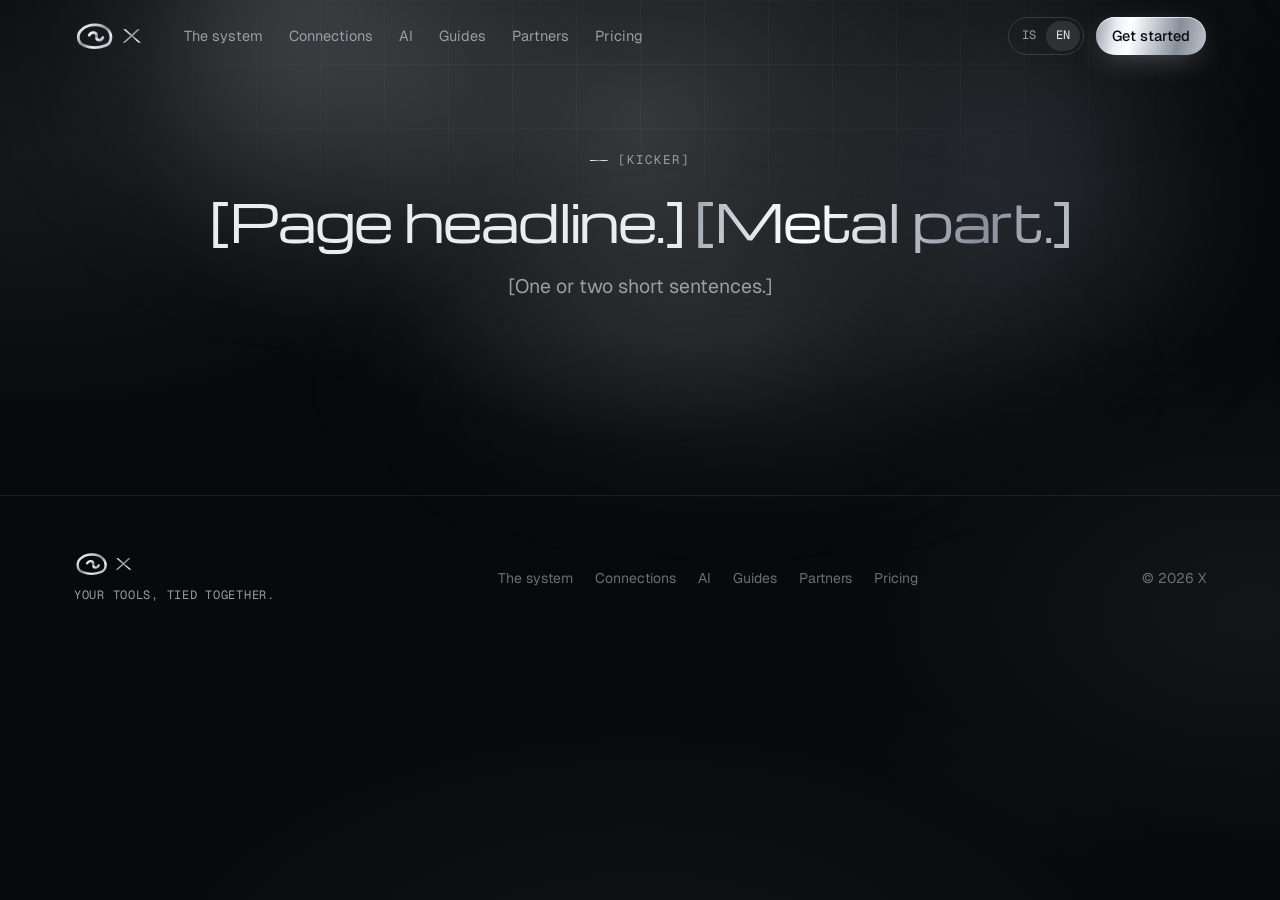
==== _snidmat.html @ cc4f742b "X: fyrsta útgáfa vefsins, sjö síður Co-Authored-By: Claude Opus 5.5 <noreply@anthropic.com>" ====
<!--
  SNIÐMÁT FYRIR SÍÐU Á x.is
  1. Afritaðu þessa skrá sem <síða>.html (kerfid, tengingar, gervigreind, leidbeiningar, samstarf, verd).
  2. Settu titil og lýsingu í data-titill-is/en og data-lysing-is/en á <html>, og sama íslenska textann í <title> og meta description.
  3. Settu aria-current="page" á tengil síðunnar í hausnum OG í fætinum.
  4. Síðustíll: assets/css/<síða>.css (tengill undir site.css). Síðuskrifta: assets/js/<síða>.js (script á eftir site.js, með defer).
  5. Allur sýnilegur texti á báðum málum: systkini með lang="is" og lang="en".
  6. Hausinn, táknin og fóturinn eru eins á öllum síðum. Breyttu þeim ekki á einni síðu.
  Þessi athugasemd má fara út á síðunum sjálfum.
-->
<!doctype html>
<html lang="is"
  data-titill-is="[Síða]: X"
  data-titill-en="[Page]: X"
  data-lysing-is="[Lýsing á íslensku, ein til tvær setningar.]"
  data-lysing-en="[Description in English, one or two sentences.]">
<head>
<meta charset="utf-8">
<meta name="viewport" content="width=device-width,initial-scale=1,viewport-fit=cover">
<title>[Síða]: X</title>
<meta name="description" content="[Lýsing á íslensku, ein til tvær setningar.]">
<meta name="theme-color" content="#08090a">
<meta name="robots" content="noindex">
<link rel="icon" href="assets/merki/favicon.svg" type="image/svg+xml">
<link rel="preconnect" href="https://fonts.googleapis.com">
<link rel="preconnect" href="https://fonts.gstatic.com" crossorigin>
<link rel="stylesheet" href="https://fonts.googleapis.com/css2?family=Geist:wght@400;500;600&family=Geist+Mono:wght@400;500&family=Michroma&display=swap">
<link rel="stylesheet" href="assets/css/site.css">
<!-- <link rel="stylesheet" href="assets/css/[síða].css"> -->
</head>
<body>

<!-- tákn: notuð með <svg><use href="#i-nafn"/></svg> -->
<svg width="0" height="0" style="position:absolute" aria-hidden="true">
  <defs>
    <symbol id="i-yfirlit" viewBox="0 0 24 24" fill="none" stroke="currentColor" stroke-width="1.7" stroke-linecap="round" stroke-linejoin="round"><rect x="3" y="3" width="7.5" height="9" rx="2"/><rect x="13.5" y="3" width="7.5" height="5" rx="2"/><rect x="13.5" y="11" width="7.5" height="10" rx="2"/><rect x="3" y="15" width="7.5" height="6" rx="2"/></symbol>
    <symbol id="i-folk" viewBox="0 0 24 24" fill="none" stroke="currentColor" stroke-width="1.7" stroke-linecap="round" stroke-linejoin="round"><circle cx="9" cy="8" r="3.5"/><path d="M2.5 20c.8-3.6 3.4-5.5 6.5-5.5s5.7 1.9 6.5 5.5"/><path d="M16 4.8a3.3 3.3 0 0 1 0 6.4M18 14.8c1.9.7 3.1 2.4 3.5 5.2"/></symbol>
    <symbol id="i-sala" viewBox="0 0 24 24" fill="none" stroke="currentColor" stroke-width="1.7" stroke-linecap="round" stroke-linejoin="round"><path d="M3 4h18l-7 8.5V19l-4 2v-8.5z"/></symbol>
    <symbol id="i-tilbod" viewBox="0 0 24 24" fill="none" stroke="currentColor" stroke-width="1.7" stroke-linecap="round" stroke-linejoin="round"><path d="M14 3H7a2 2 0 0 0-2 2v14a2 2 0 0 0 2 2h10a2 2 0 0 0 2-2V8z"/><path d="M14 3v5h5M9 13h6M9 17h4"/></symbol>
    <symbol id="i-verk" viewBox="0 0 24 24" fill="none" stroke="currentColor" stroke-width="1.7" stroke-linecap="round" stroke-linejoin="round"><rect x="3" y="3" width="18" height="18" rx="4"/><path d="m8 12.5 2.7 2.7L16.5 9"/></symbol>
    <symbol id="i-dagatal" viewBox="0 0 24 24" fill="none" stroke="currentColor" stroke-width="1.7" stroke-linecap="round" stroke-linejoin="round"><rect x="3" y="5" width="18" height="16" rx="3"/><path d="M3 10h18M8 3v4M16 3v4"/><circle cx="12" cy="15.5" r="1.2" fill="currentColor"/></symbol>
    <symbol id="i-postur" viewBox="0 0 24 24" fill="none" stroke="currentColor" stroke-width="1.7" stroke-linecap="round" stroke-linejoin="round"><rect x="3" y="5" width="18" height="14" rx="3"/><path d="m4 7 8 6 8-6"/></symbol>
    <symbol id="i-samfelag" viewBox="0 0 24 24" fill="none" stroke="currentColor" stroke-width="1.7" stroke-linecap="round" stroke-linejoin="round"><circle cx="6" cy="12" r="2.5"/><circle cx="18" cy="6" r="2.5"/><circle cx="18" cy="18" r="2.5"/><path d="m8.2 10.8 7.6-3.6M8.2 13.2l7.6 3.6"/></symbol>
    <symbol id="i-reikningur" viewBox="0 0 24 24" fill="none" stroke="currentColor" stroke-width="1.7" stroke-linecap="round" stroke-linejoin="round"><path d="M6 3h12v18l-3-2-3 2-3-2-3 2z"/><path d="M9 8h6M9 12h6M9 16h3"/></symbol>
    <symbol id="i-vorur" viewBox="0 0 24 24" fill="none" stroke="currentColor" stroke-width="1.7" stroke-linecap="round" stroke-linejoin="round"><path d="m12 3 8.5 4.5v9L12 21l-8.5-4.5v-9z"/><path d="M3.5 7.5 12 12l8.5-4.5M12 12v9"/></symbol>
    <symbol id="i-skjol" viewBox="0 0 24 24" fill="none" stroke="currentColor" stroke-width="1.7" stroke-linecap="round" stroke-linejoin="round"><path d="M3 7a2 2 0 0 1 2-2h4l2 2.5h8a2 2 0 0 1 2 2V18a2 2 0 0 1-2 2H5a2 2 0 0 1-2-2z"/></symbol>
    <symbol id="i-gatt" viewBox="0 0 24 24" fill="none" stroke="currentColor" stroke-width="1.7" stroke-linecap="round" stroke-linejoin="round"><rect x="3" y="3" width="18" height="18" rx="4"/><circle cx="12" cy="10" r="3"/><path d="M6.5 19c1.2-2.5 3.1-3.7 5.5-3.7s4.3 1.2 5.5 3.7"/></symbol>
    <symbol id="i-sjalfvirkni" viewBox="0 0 24 24" fill="none" stroke="currentColor" stroke-width="1.7" stroke-linecap="round" stroke-linejoin="round"><path d="M13 2 4.5 13.5H12L11 22l8.5-11.5H12z"/></symbol>
    <symbol id="i-heili" viewBox="8 7 103 70" fill="none" stroke="currentColor" stroke-width="8" stroke-linecap="round" stroke-linejoin="round"><path d="M34 66 C16 60 13 36 30 24 C44 12 74 10 90 24 C104 36 104 60 86 66 C70 72 50 72 34 66 Z"/><path d="M46 40 C52 30 66 32 64 44 C62 54 76 56 80 46"/></symbol>
    <symbol id="i-skyrsla" viewBox="0 0 24 24" fill="none" stroke="currentColor" stroke-width="1.7" stroke-linecap="round" stroke-linejoin="round"><path d="M4 20V10M10 20V4M16 20v-7M22 20H2"/></symbol>
    <symbol id="i-tengi" viewBox="0 0 24 24" fill="none" stroke="currentColor" stroke-width="1.7" stroke-linecap="round" stroke-linejoin="round"><path d="M9 3v5M15 3v5M6 8h12v3a6 6 0 0 1-12 0zM12 17v4"/></symbol>
    <symbol id="i-bok" viewBox="0 0 24 24" fill="none" stroke="currentColor" stroke-width="1.7" stroke-linecap="round" stroke-linejoin="round"><path d="M4 5a2 2 0 0 1 2-2h13v15H6a2 2 0 0 0-2 2z"/><path d="M4 20a2 2 0 0 0 2 2h13v-4"/></symbol>
    <symbol id="i-lykill" viewBox="0 0 24 24" fill="none" stroke="currentColor" stroke-width="1.7" stroke-linecap="round" stroke-linejoin="round"><circle cx="8" cy="15" r="4.5"/><path d="m11.5 11.5 9-9M17 6l3 3M14.5 8.5l2 2"/></symbol>
    <symbol id="i-skjoldur" viewBox="0 0 24 24" fill="none" stroke="currentColor" stroke-width="1.7" stroke-linecap="round" stroke-linejoin="round"><path d="M12 3 4.5 6v5.5c0 4.6 3.1 8.2 7.5 9.5 4.4-1.3 7.5-4.9 7.5-9.5V6z"/><path d="m9 12 2.2 2.2L15.5 10"/></symbol>
    <symbol id="i-hnottur" viewBox="0 0 24 24" fill="none" stroke="currentColor" stroke-width="1.7" stroke-linecap="round" stroke-linejoin="round"><circle cx="12" cy="12" r="9"/><path d="M3 12h18M12 3c2.5 2.6 3.7 5.6 3.7 9s-1.2 6.4-3.7 9c-2.5-2.6-3.7-5.6-3.7-9S9.5 5.6 12 3z"/></symbol>
    <symbol id="i-nidur" viewBox="0 0 24 24" fill="none" stroke="currentColor" stroke-width="1.7" stroke-linecap="round" stroke-linejoin="round"><path d="M12 3v12M7 10l5 5 5-5M4 20h16"/></symbol>
    <symbol id="i-lag" viewBox="0 0 24 24" fill="none" stroke="currentColor" stroke-width="1.7" stroke-linecap="round" stroke-linejoin="round"><path d="m12 3 9 5-9 5-9-5z"/><path d="m3 13 9 5 9-5"/></symbol>
    <symbol id="i-hond" viewBox="0 0 24 24" fill="none" stroke="currentColor" stroke-width="1.7" stroke-linecap="round" stroke-linejoin="round"><path d="M12 21a9 9 0 1 0 0-18 9 9 0 0 0 0 18z"/><path d="M12 7v5l3 2"/></symbol>
    <symbol id="i-hak" viewBox="0 0 24 24" fill="none" stroke="currentColor" stroke-width="2" stroke-linecap="round" stroke-linejoin="round"><path d="m5 12.5 4.5 4.5L19 7.5"/></symbol>
    <symbol id="i-or" viewBox="0 0 24 24" fill="none" stroke="currentColor" stroke-width="1.8" stroke-linecap="round" stroke-linejoin="round"><path d="M5 12h14M13 6l6 6-6 6"/></symbol>
    <symbol id="i-pensill" viewBox="0 0 24 24" fill="none" stroke="currentColor" stroke-width="1.7" stroke-linecap="round" stroke-linejoin="round"><circle cx="12" cy="12" r="9"/><circle cx="8" cy="10" r="1.3" fill="currentColor"/><circle cx="12" cy="7.5" r="1.3" fill="currentColor"/><circle cx="16" cy="10" r="1.3" fill="currentColor"/><path d="M12 21c-1.5 0-2-1-2-2s1-2 2.5-2H15a3 3 0 0 0 3-3"/></symbol>
    <symbol id="i-x" viewBox="0 0 24 24" fill="none" stroke="currentColor" stroke-width="1.9" stroke-linecap="round" stroke-linejoin="round"><path d="M7 7l10 10M17 7 7 17"/></symbol>
    <symbol id="i-greidsla" viewBox="0 0 24 24" fill="none" stroke="currentColor" stroke-width="1.7" stroke-linecap="round" stroke-linejoin="round"><rect x="2.5" y="5" width="19" height="14" rx="3"/><path d="M2.5 10h19M6 15h4"/></symbol>
    <symbol id="i-verslun" viewBox="0 0 24 24" fill="none" stroke="currentColor" stroke-width="1.7" stroke-linecap="round" stroke-linejoin="round"><path d="M5 8h14l-1.2 11.2a2 2 0 0 1-2 1.8H8.2a2 2 0 0 1-2-1.8z"/><path d="M9 8V6.5a3 3 0 0 1 6 0V8"/></symbol>
    <symbol id="i-skipti" viewBox="0 0 24 24" fill="none" stroke="currentColor" stroke-width="1.7" stroke-linecap="round" stroke-linejoin="round"><path d="M4 8h15M15 4l4 4-4 4M20 16H5M9 12l-4 4 4 4"/></symbol>
    <symbol id="i-spjall" viewBox="0 0 24 24" fill="none" stroke="currentColor" stroke-width="1.7" stroke-linecap="round" stroke-linejoin="round"><path d="M4 5h16v11H9l-5 4z"/><path d="M8 10h8M8 13h5"/></symbol>
  </defs>
</svg>

<a class="skip" href="#efni"><span lang="is">Fara í efni</span><span lang="en">Skip to content</span></a>

<!-- ============ HAUS: eins á öllum síðum. aria-current="page" á tengil síðunnar sem er opin ============ -->
<header class="nav">
  <div class="wrap nav__in">
    <a href="index.html" class="brand"><img class="brand__logo" src="assets/merki/x-logo-malmur.svg" alt="X" width="70" height="28"></a>
    <nav class="nav__links" id="valmynd" aria-label="Valmynd / Menu">
      <a href="kerfid.html"><span lang="is">Kerfið</span><span lang="en">The system</span></a>
      <a href="tengingar.html"><span lang="is">Tengingar</span><span lang="en">Connections</span></a>
      <a href="gervigreind.html"><span lang="is">Gervigreind</span><span lang="en">AI</span></a>
      <a href="leidbeiningar.html"><span lang="is">Leiðbeiningar</span><span lang="en">Guides</span></a>
      <a href="samstarf.html"><span lang="is">Samstarf</span><span lang="en">Partners</span></a>
      <a href="verd.html"><span lang="is">Verð</span><span lang="en">Pricing</span></a>
    </nav>
    <div class="nav__right">
      <div class="lang" role="group" aria-label="Tungumál / Language">
        <button type="button" data-mal="is" aria-pressed="true">IS</button>
        <button type="button" data-mal="en" aria-pressed="false">EN</button>
      </div>
      <a class="btn btn--metal btn--sm nav__cta" href="verd.html"><span lang="is">Byrja</span><span lang="en">Get started</span></a>
      <button class="nav__menu" type="button" aria-expanded="false" aria-controls="valmynd" aria-label="Valmynd / Menu"><svg viewBox="0 0 24 24" fill="none" stroke="currentColor" stroke-width="1.8" stroke-linecap="round"><path d="M4 7h16M4 12h16M4 17h16"/></svg></button>
    </div>
  </div>
</header>

<!-- ============ EFNI ============
     Hetja undirsíðu: .hero.hero--page. Minni en forsíðan, sama flæði í bakgrunni (.hero__fx).
     Kicker, ein h1 á hvoru máli, lead á hvoru máli. Valfrjálst: .hero__cta með hnöppum.
     Á eftir hetjunni koma kaflar: <section class="sec"><div class="wrap"> ... </div></section>
     Sjá SIDUR.md fyrir klasa, stöðumerki og reglur. -->
<main id="efni" tabindex="-1">

<section class="hero hero--page">
  <div class="hero__fx" aria-hidden="true"><i class="b1"></i><i class="b2"></i><i class="b3"></i><span class="spot"></span></div>
  <div class="wrap">
    <div class="hero__in">
      <p class="kicker"><span lang="is">[Yfirskrift]</span><span lang="en">[Kicker]</span></p>
      <h1 lang="is">[Fyrirsögn síðunnar.] <span class="metal">[Málmhluti.]</span></h1>
      <h1 lang="en">[Page headline.] <span class="metal">[Metal part.]</span></h1>
      <p class="lead" lang="is">[Ein til tvær stuttar setningar.]</p>
      <p class="lead" lang="en">[One or two short sentences.]</p>
    </div>
  </div>
</section>

<!-- Dæmi um kafla (eyða eða afrita):
<section class="sec" id="kafli">
  <div class="wrap">
    <div class="sec__head rv">
      <p class="kicker"><span lang="is">...</span><span lang="en">...</span></p>
      <h2 lang="is">... <span class="metal">...</span></h2>
      <h2 lang="en">... <span class="metal">...</span></h2>
      <p class="lead" lang="is">...</p>
      <p class="lead" lang="en">...</p>
    </div>
  </div>
</section>
-->

</main>

<!-- ============ FÓTUR: eins á öllum síðum ============ -->
<footer class="foot">
  <div class="wrap foot__in">
    <div class="foot__brand">
      <a href="index.html" class="brand"><img class="brand__logo" src="assets/merki/x-logo-malmur.svg" alt="X" width="60" height="24"></a>
      <span class="foot__line" lang="is">Þín verkfæri, tengd saman.</span><span class="foot__line" lang="en">Your tools, tied together.</span>
    </div>
    <nav class="foot__links" aria-label="Síður / Pages">
      <a href="kerfid.html"><span lang="is">Kerfið</span><span lang="en">The system</span></a>
      <a href="tengingar.html"><span lang="is">Tengingar</span><span lang="en">Connections</span></a>
      <a href="gervigreind.html"><span lang="is">Gervigreind</span><span lang="en">AI</span></a>
      <a href="leidbeiningar.html"><span lang="is">Leiðbeiningar</span><span lang="en">Guides</span></a>
      <a href="samstarf.html"><span lang="is">Samstarf</span><span lang="en">Partners</span></a>
      <a href="verd.html"><span lang="is">Verð</span><span lang="en">Pricing</span></a>
    </nav>
    <p class="foot__copy">© <span data-ar>2026</span> X</p>
  </div>
</footer>

<script src="assets/js/site.js" defer></script>
<!-- <script src="assets/js/[síða].js" defer></script> -->
</body>
</html>
---- assets/css/site.css ----
/* X: svart og málmur. Sameiginlegt fyrir allar síður. Sérstíll síðu fer í assets/css/<síða>.css */
:root{
  --bg:#08090a;
  --bg-2:#0d0e10;
  --surface:#121316;
  --surface-2:#191a1e;
  --line:rgba(255,255,255,.08);
  --line-2:rgba(255,255,255,.14);
  --text:#ececee;
  --muted:#9b9da4;
  --dim:#6c6e75;
  --ok:#5fd39a;
  --warn:#f0b65a;
  --metal:linear-gradient(135deg,#ffffff 0%,#c9ced6 28%,#868e99 50%,#eceff3 72%,#9aa2ad 100%);
  --metal-soft:linear-gradient(180deg,rgba(255,255,255,.16),rgba(255,255,255,.04));
  --radius:16px;
  --wrap:1180px;
  --sans:"Geist",ui-sans-serif,system-ui,-apple-system,"Segoe UI",sans-serif;
  --mono:"Geist Mono",ui-monospace,SFMono-Regular,Menlo,monospace;
  color-scheme:dark;
}
*,*::before,*::after{box-sizing:border-box}
html{scroll-behavior:smooth;-webkit-text-size-adjust:100%}
body{margin:0;background:var(--bg);color:var(--text);font-family:var(--sans);font-size:17px;line-height:1.6;-webkit-font-smoothing:antialiased;overflow-x:hidden}
img,svg{display:block;max-width:100%}
a{color:inherit;text-decoration:none}
button{font:inherit;color:inherit}
:focus-visible{outline:2px solid #c9ced6;outline-offset:3px;border-radius:6px}

/* tungumál: bæði málin eru í HTML, annað er falið */
html[lang="is"] body [lang="en"],html[lang="en"] body [lang="is"]{display:none!important}

.wrap{width:100%;max-width:var(--wrap);margin:0 auto;padding:0 24px}
@media (max-width:600px){.wrap{padding:0 16px}}

.metal{background:var(--metal);-webkit-background-clip:text;background-clip:text;color:transparent;padding-right:.06em;margin-right:-.06em}
.kicker{display:inline-flex;align-items:center;gap:10px;font-family:var(--mono);font-size:12.5px;letter-spacing:.08em;text-transform:uppercase;color:var(--muted)}
.kicker::before{content:"";width:18px;height:1px;background:var(--metal)}
h1,h2,h3{margin:0;font-weight:600;letter-spacing:-.025em;line-height:1.08}
h2{font-size:clamp(32px,4.4vw,52px)}
h3{font-size:19px;letter-spacing:-.01em;line-height:1.3}
p{margin:0}
.lead{color:var(--muted);font-size:clamp(17px,1.6vw,19.5px);max-width:640px}
.sec{padding:120px 0;position:relative}
.sec__head{display:grid;gap:18px;margin-bottom:56px;max-width:760px}
.sec__head--mid{margin-left:auto;margin-right:auto;text-align:center;justify-items:center}
@media (max-width:700px){.sec{padding:80px 0}.sec__head{margin-bottom:40px}}

/* hnappar */
.btn{display:inline-flex;align-items:center;justify-content:center;gap:8px;height:48px;padding:0 22px;border-radius:999px;font-weight:500;font-size:15.5px;border:0;cursor:pointer;transition:transform .2s,box-shadow .2s,background .2s;white-space:nowrap}
.btn--metal{background:var(--metal);color:#0a0b0d;box-shadow:inset 0 1px 0 rgba(255,255,255,.7),0 8px 30px -10px rgba(200,206,214,.5)}
.btn--metal:hover{transform:translateY(-1px);box-shadow:inset 0 1px 0 rgba(255,255,255,.7),0 14px 40px -12px rgba(200,206,214,.65)}
.btn--ghost{background:rgba(255,255,255,.04);border:1px solid var(--line-2);color:var(--text)}
.btn--ghost:hover{background:rgba(255,255,255,.08)}
.btn--sm{height:38px;padding:0 16px;font-size:14.5px}
.btn svg{width:16px;height:16px}

/* rammi með málmbrún */
.edge{position:relative;background:var(--surface);border-radius:var(--radius)}
.edge::before{content:"";position:absolute;inset:0;border-radius:inherit;padding:1px;background:linear-gradient(160deg,rgba(255,255,255,.28),rgba(255,255,255,.05) 40%,rgba(255,255,255,.02) 60%,rgba(255,255,255,.18));-webkit-mask:linear-gradient(#000 0 0) content-box,linear-gradient(#000 0 0);-webkit-mask-composite:xor;mask-composite:exclude;pointer-events:none}

/* ---------- haus ---------- */
.nav{position:fixed;inset:0 0 auto;z-index:50;transition:background .3s,border-color .3s;border-bottom:1px solid transparent}
.nav.is-scrolled{background:rgba(8,9,10,.78);backdrop-filter:blur(16px) saturate(1.4);-webkit-backdrop-filter:blur(16px) saturate(1.4);border-bottom-color:var(--line)}
.nav__in{display:flex;align-items:center;gap:28px;height:72px}
.brand{display:flex;align-items:center;gap:10px;font-weight:600;font-size:19px;letter-spacing:-.02em}
.brand img{width:34px;height:auto}
.nav__links{display:flex;gap:26px;margin-left:12px;font-size:14.5px;color:var(--muted)}
.nav__links a:hover{color:var(--text)}
.nav__right{margin-left:auto;display:flex;align-items:center;gap:12px}
.lang{display:flex;border:1px solid var(--line-2);border-radius:999px;padding:3px;font-family:var(--mono);font-size:12px}
.lang button{background:none;border:0;padding:5px 10px;border-radius:999px;cursor:pointer;color:var(--muted)}
.lang button[aria-pressed="true"]{background:rgba(255,255,255,.1);color:var(--text)}
.nav__menu{display:none;background:none;border:1px solid var(--line-2);border-radius:10px;width:40px;height:40px;cursor:pointer}
.nav__menu svg{width:18px;height:18px;margin:auto}
@media (max-width:960px){
  .nav__links{display:none}
  .nav__menu{display:flex}
  .nav.is-open{background:rgba(8,9,10,.96);backdrop-filter:blur(16px)}
  .nav.is-open .nav__links{display:flex;position:absolute;top:72px;left:0;right:0;flex-direction:column;gap:0;margin:0;padding:8px 16px 20px;background:#08090a;border-bottom:1px solid var(--line)}
  .nav.is-open .nav__links a{padding:14px 4px;border-bottom:1px solid var(--line);font-size:16px;color:var(--text)}
}
@media (max-width:520px){.nav__cta{display:none}}

/* ---------- hetja ---------- */
.hero{padding:168px 0 100px;position:relative;overflow:hidden}
.hero::before{content:"";position:absolute;left:50%;top:-340px;width:1400px;height:900px;transform:translateX(-50%);background:radial-gradient(closest-side,rgba(190,198,210,.16),rgba(190,198,210,.04) 55%,transparent 75%);pointer-events:none}
.hero::after{content:"";position:absolute;inset:0;background-image:linear-gradient(rgba(255,255,255,.035) 1px,transparent 1px),linear-gradient(90deg,rgba(255,255,255,.035) 1px,transparent 1px);background-size:64px 64px;-webkit-mask:radial-gradient(ellipse 70% 55% at 50% 20%,#000 20%,transparent 75%);mask:radial-gradient(ellipse 70% 55% at 50% 20%,#000 20%,transparent 75%);pointer-events:none}
.hero__in{position:relative;z-index:1;display:grid;justify-items:center;text-align:center;gap:26px}
.hero__mark{width:92px;filter:drop-shadow(0 10px 30px rgba(200,206,214,.25))}
.hero h1{font-size:clamp(44px,7.4vw,92px);letter-spacing:-.045em;max-width:980px}
.hero .lead{max-width:680px}
.hero__cta{display:flex;gap:12px;flex-wrap:wrap;justify-content:center;margin-top:6px}
.hero__note{font-size:13.5px;color:var(--dim);display:flex;gap:18px;flex-wrap:wrap;justify-content:center}
.hero__note span{display:inline-flex;align-items:center;gap:7px}
.hero__note svg{width:14px;height:14px;color:var(--muted)}

/* skjámynd af kerfinu */
.shot{margin-top:72px;position:relative;z-index:1}
.shot__glow{position:absolute;inset:8% 10% -6%;background:radial-gradient(closest-side,rgba(200,206,214,.18),transparent);filter:blur(30px);pointer-events:none}
.app{position:relative;border-radius:20px;overflow:hidden;background:#0e0f12;box-shadow:0 40px 120px -40px rgba(0,0,0,.9),0 0 0 1px rgba(255,255,255,.1);text-align:left;font-size:13.5px;line-height:1.45}
.app__bar{display:flex;align-items:center;gap:8px;height:40px;padding:0 16px;border-bottom:1px solid var(--line);background:#0b0c0e}
.app__bar i{width:11px;height:11px;border-radius:50%;background:#2a2c31}
.app__url{margin:0 auto;font-family:var(--mono);font-size:12px;color:var(--dim);background:#141519;border:1px solid var(--line);border-radius:8px;padding:3px 14px}
.app__body{display:grid;grid-template-columns:210px 1fr 300px;min-height:520px}
.app__side{border-right:1px solid var(--line);padding:16px 10px;display:flex;flex-direction:column;gap:2px;background:#0c0d10}
.app__co{display:flex;align-items:center;gap:9px;padding:6px 8px 14px;font-weight:600;font-size:14px}
.app__co b{width:26px;height:26px;border-radius:8px;background:var(--metal);display:grid;place-items:center;color:#111;font-size:12px}
.app__nav{display:flex;align-items:center;gap:10px;padding:7px 9px;border-radius:8px;color:var(--muted)}
.app__nav svg{width:16px;height:16px;flex:none}
.app__nav.on{background:rgba(255,255,255,.07);color:var(--text)}
.app__nav em{margin-left:auto;font-style:normal;font-family:var(--mono);font-size:11px;background:rgba(255,255,255,.08);border-radius:6px;padding:0 6px}
.app__main{padding:22px 24px;display:flex;flex-direction:column;gap:18px}
.app__hi{font-size:20px;font-weight:600;letter-spacing:-.02em}
.app__date{color:var(--dim);font-size:12.5px;margin-top:2px}
.app__stats{display:grid;grid-template-columns:repeat(3,1fr);gap:12px}
.stat{background:#131418;border:1px solid var(--line);border-radius:12px;padding:12px 14px}
.stat small{color:var(--dim);font-size:12px}
.stat b{display:block;font-size:24px;font-weight:600;letter-spacing:-.02em;margin-top:2px}
.app__list{background:#131418;border:1px solid var(--line);border-radius:12px}
.app__list h4{margin:0;font-size:12.5px;font-weight:500;color:var(--muted);padding:11px 14px;border-bottom:1px solid var(--line)}
.row{display:flex;align-items:center;gap:12px;padding:10px 14px;border-bottom:1px solid var(--line)}
.row:last-child{border-bottom:0}
.row .tick{width:16px;height:16px;border-radius:5px;border:1.5px solid #3a3c42;flex:none}
.row .tick.done{background:var(--metal);border:0}
.row > span:not(.tag){flex:1;min-width:0;white-space:nowrap;overflow:hidden;text-overflow:ellipsis}
.row small{color:var(--dim);font-family:var(--mono);font-size:11px}
.tag{font-family:var(--mono);font-size:10.5px;padding:2px 7px;border-radius:6px;background:rgba(255,255,255,.07);color:var(--muted);white-space:nowrap}
.tag--ok{color:var(--ok);background:rgba(95,211,154,.1)}
.tag--warn{color:var(--warn);background:rgba(240,182,90,.1)}
.app__ai{border-left:1px solid var(--line);padding:18px;display:flex;flex-direction:column;gap:12px;background:linear-gradient(180deg,#101114,#0c0d10)}
.app__aihead{display:flex;align-items:center;gap:9px;font-weight:600;font-size:13.5px}
.app__aihead img{width:24px}
.app__aihead small{margin-left:auto;font-weight:400;color:var(--dim);font-family:var(--mono);font-size:11px}
.msg{background:#16171b;border:1px solid var(--line);border-radius:12px;padding:11px 12px;color:#d6d7db}
.msg--me{background:rgba(255,255,255,.06);border-color:transparent;align-self:flex-end;max-width:88%}
.msg__act{display:flex;gap:6px;margin-top:10px}
.msg__act button{font-size:12px;border-radius:8px;padding:5px 10px;border:1px solid var(--line-2);background:transparent;cursor:default}
.msg__act button:first-child{background:var(--metal);color:#111;border:0;font-weight:500}
.app__input{margin-top:auto;border:1px solid var(--line-2);border-radius:12px;padding:10px 12px;color:var(--dim);font-size:12.5px;display:flex;justify-content:space-between}
@media (max-width:1060px){.app__body{grid-template-columns:190px 1fr}.app__ai{display:none}}
@media (max-width:720px){.app__body{grid-template-columns:minmax(0,1fr);min-height:0}.app__main{min-width:0}.app__side{display:none}.app__stats{grid-template-columns:repeat(3,minmax(0,1fr));gap:8px}.stat b{font-size:20px}.app__main{padding:16px}.shot{margin-top:48px}}

/* ---------- einingar ---------- */
.mods{display:grid;grid-template-columns:repeat(4,1fr);gap:14px}
.mod{padding:22px;display:flex;flex-direction:column;gap:10px;transition:transform .25s,background .25s}
.mod:hover{transform:translateY(-3px);background:var(--surface-2)}
.mod__ic{width:40px;height:40px;border-radius:11px;display:grid;place-items:center;background:linear-gradient(160deg,rgba(255,255,255,.12),rgba(255,255,255,.02));border:1px solid var(--line-2);margin-bottom:6px}
.mod__ic svg{width:19px;height:19px;color:#dfe2e7}
.mod p{color:var(--muted);font-size:14.5px;line-height:1.5}
.mod .tag{align-self:flex-start;margin-top:auto}
@media (max-width:1060px){.mods{grid-template-columns:repeat(3,1fr)}}
@media (max-width:760px){.mods{grid-template-columns:repeat(2,1fr)}}
@media (max-width:480px){.mods{grid-template-columns:1fr}}

/* ---------- þrjú skref ---------- */
.steps{display:grid;grid-template-columns:repeat(3,1fr);gap:14px;counter-reset:s}
.step{padding:30px 26px;display:flex;flex-direction:column;gap:12px}
.step__n{font-family:var(--mono);font-size:13px;color:var(--dim)}
.step__n b{font-weight:500;background:var(--metal);-webkit-background-clip:text;background-clip:text;color:transparent;font-size:15px}
.step p{color:var(--muted);font-size:15.5px}
@media (max-width:860px){.steps{grid-template-columns:1fr}}

/* ---------- gervigreind ---------- */
.ai{display:grid;grid-template-columns:1fr 1fr;gap:56px;align-items:center}
.ai__pts{display:grid;gap:12px;margin-top:34px}
.pt{display:grid;grid-template-columns:40px 1fr;gap:14px;padding:16px 18px}
.pt .mod__ic{margin:0;width:38px;height:38px}
.pt h3{font-size:16.5px;display:flex;gap:10px;align-items:center;flex-wrap:wrap}
.pt p{color:var(--muted);font-size:14.5px;margin-top:3px}
.chat{padding:22px;display:flex;flex-direction:column;gap:12px;font-size:14.5px}
.chat__top{display:flex;align-items:center;gap:10px;padding-bottom:12px;border-bottom:1px solid var(--line)}
.chat__top img{width:26px}
.seg{margin-left:auto;display:flex;border:1px solid var(--line-2);border-radius:999px;padding:3px;font-size:12px;font-family:var(--mono)}
.seg span{padding:4px 10px;border-radius:999px;color:var(--muted)}
.seg span.on{background:rgba(255,255,255,.1);color:var(--text)}
.chat .msg{font-size:14px}
.draft{border:1px dashed var(--line-2);border-radius:10px;padding:10px 12px;margin-top:8px;color:var(--muted);font-size:13.5px}
@media (max-width:960px){.ai{grid-template-columns:1fr;gap:40px}}

/* ---------- tengingar ---------- */
.conn{display:grid;grid-template-columns:repeat(4,1fr);gap:14px}
.conn__g{padding:22px}
.conn__g h3{font-size:13px;font-family:var(--mono);font-weight:400;letter-spacing:.06em;text-transform:uppercase;color:var(--muted);margin-bottom:14px}
.chips{display:flex;flex-wrap:wrap;gap:8px}
.chip{display:inline-flex;align-items:center;gap:7px;padding:7px 12px;border-radius:999px;background:rgba(255,255,255,.05);border:1px solid var(--line);font-size:14px}
.chip::before{content:"";width:6px;height:6px;border-radius:50%;background:var(--ok);box-shadow:0 0 8px rgba(95,211,154,.6)}
.chip.soon{color:var(--muted)}
.chip.soon::before{background:#4a4c52;box-shadow:none}
.conn__legend{display:flex;gap:20px;margin-top:22px;font-size:13px;color:var(--dim);flex-wrap:wrap}
.conn__legend span{display:inline-flex;align-items:center;gap:8px}
.conn__legend i{width:6px;height:6px;border-radius:50%;background:var(--ok)}
.conn__legend i.s{background:#4a4c52}
@media (max-width:1060px){.conn{grid-template-columns:repeat(2,1fr)}}
@media (max-width:560px){.conn{grid-template-columns:1fr}}

/* ---------- leiðbeiningar ---------- */
.guides{display:grid;grid-template-columns:repeat(3,1fr);gap:14px}
.guide{padding:24px;display:flex;flex-direction:column;gap:10px;min-height:190px}
.guide p{color:var(--muted);font-size:14.5px}
.guide__meta{margin-top:auto;display:flex;justify-content:space-between;align-items:center;font-family:var(--mono);font-size:12px;color:var(--dim)}
@media (max-width:960px){.guides{grid-template-columns:repeat(2,1fr)}}
@media (max-width:600px){.guides{grid-template-columns:1fr}}

/* ---------- þitt merki ---------- */
.wl{display:grid;grid-template-columns:1fr 1.15fr;gap:56px;align-items:center}
.wl__list{list-style:none;margin:28px 0 0;padding:0;display:grid;gap:12px}
.wl__list li{display:flex;gap:12px;color:var(--muted)}
.wl__list svg{width:18px;height:18px;flex:none;margin-top:4px;color:#dfe2e7}
.wl__list b{color:var(--text);font-weight:500}
.brands{display:grid;grid-template-columns:repeat(3,1fr);gap:12px}
.bcard{border-radius:14px;overflow:hidden;background:#fff;color:#16181d;box-shadow:0 20px 60px -30px rgba(0,0,0,.9);font-size:12px}
.bcard__top{height:34px;display:flex;align-items:center;gap:7px;padding:0 10px;color:#fff;font-weight:600}
.bcard__top i{width:16px;height:16px;border-radius:5px;background:rgba(255,255,255,.9)}
.bcard__b{padding:12px 10px;display:grid;gap:7px}
.bcard__b div{height:8px;border-radius:4px;background:#e8eaee}
.bcard__b div:nth-child(2){width:70%}
.bcard__b div:nth-child(3){width:85%}
.bcard__btn{height:22px;border-radius:6px;margin-top:4px}
.bcard small{display:block;padding:0 10px 10px;color:#6b7080}
@media (max-width:960px){.wl{grid-template-columns:1fr;gap:40px}}

/* ---------- verð ---------- */
.tiers{display:grid;grid-template-columns:repeat(3,1fr);gap:14px;align-items:stretch}
.tier{padding:30px 26px;display:flex;flex-direction:column;gap:18px}
.tier--hot{background:radial-gradient(120% 70% at 50% 0%,rgba(200,206,214,.14),transparent 60%),var(--surface-2)}
.tier--hot::before{background:var(--metal)!important;opacity:.9}
.tier__badge{position:absolute;top:-12px;left:26px;font-family:var(--mono);font-size:11px;letter-spacing:.06em;text-transform:uppercase;background:var(--metal);color:#0b0c0e;border-radius:999px;padding:4px 10px}
.tier h3{font-size:22px}
.tier__for{color:var(--muted);font-size:14.5px;margin-top:-10px}
.price{display:flex;align-items:baseline;gap:8px;flex-wrap:wrap}
.price b{font-size:40px;font-weight:600;letter-spacing:-.03em}
.price small{color:var(--dim);font-size:13.5px}
.price b[data-verd]{color:var(--dim)}
.tier ul{list-style:none;margin:0;padding:0;display:grid;gap:10px;font-size:15px}
.tier li{display:flex;gap:10px}
.tier li svg{width:16px;height:16px;flex:none;margin-top:5px;color:#dfe2e7}
.tier .btn{margin-top:auto;width:100%}
.tiers__note{margin-top:22px;text-align:center;font-size:13.5px;color:var(--dim)}
@media (max-width:960px){.tiers{grid-template-columns:1fr;max-width:520px;margin:0 auto}}

/* ---------- traust ---------- */
.trust{display:grid;grid-template-columns:repeat(3,1fr);gap:14px}
.trust .pt{grid-template-columns:1fr;gap:12px;padding:24px;align-content:start}
@media (max-width:960px){.trust{grid-template-columns:repeat(2,1fr)}}
@media (max-width:560px){.trust{grid-template-columns:1fr}}

/* ---------- spurningar ---------- */
.faq{max-width:820px;margin:0 auto;display:grid;gap:10px}
.faq details{padding:0 22px;border-radius:14px;background:var(--surface);border:1px solid var(--line)}
.faq summary{list-style:none;cursor:pointer;padding:20px 0;font-weight:500;display:flex;justify-content:space-between;gap:16px}
.faq summary::-webkit-details-marker{display:none}
.faq summary::after{content:"+";font-family:var(--mono);color:var(--muted);transition:transform .2s}
.faq details[open] summary::after{transform:rotate(45deg)}
.faq details p{color:var(--muted);padding-bottom:20px;font-size:15.5px}

/* ---------- lokakall ---------- */
.final{text-align:center;padding:110px 24px;overflow:hidden;display:grid;justify-items:center;gap:22px;background:radial-gradient(80% 120% at 50% 0%,rgba(200,206,214,.14),transparent 60%),var(--surface)}
.final img{width:76px}
.final h2{max-width:720px}
.final .hero__cta{margin-top:8px}
@media (max-width:600px){.final{padding:72px 18px}}

/* ---------- fótur ---------- */
.foot{padding:56px 0 40px;border-top:1px solid var(--line);margin-top:120px;color:var(--dim);font-size:14px}
.foot__in{display:flex;gap:24px;justify-content:space-between;align-items:center;flex-wrap:wrap}
.foot__links{display:flex;gap:22px;flex-wrap:wrap}
.foot a:hover{color:var(--text)}

/* birtist við skrun */
.rv{opacity:0;transform:translateY(18px);transition:opacity .7s ease,transform .7s ease}
.rv.in{opacity:1;transform:none}
@media (prefers-reduced-motion:reduce){.rv{opacity:1;transform:none;transition:none}html{scroll-behavior:auto}}

.guide .tag{align-self:flex-start}

/* merki með Michroma orðmerki */
.brand img.brand__logo{width:auto;height:28px}
.foot .brand img.brand__logo{height:24px}
.app__aihead,.chat__top b{font-family:var(--sans)}

/* fyrirsagnir í Michroma, allur annar texti í Geist */
:root{--display:"Michroma",var(--sans)}
h1,h2{font-family:var(--display);font-weight:400;letter-spacing:-.02em;line-height:1.18}
.hero h1{font-size:clamp(34px,5.6vw,70px)}
h2{font-size:clamp(26px,3.3vw,40px)}

/* ================= HREYFING ================= */
:root{--metal-flow:linear-gradient(100deg,#9aa2ad 0%,#eceff3 10%,#ffffff 16%,#c9ced6 26%,#868e99 38%,#b8bec7 50%,#ffffff 60%,#d5d9df 70%,#8f97a2 85%,#9aa2ad 100%)}
@property --hringur{syntax:'<angle>';inherits:false;initial-value:0deg}
@keyframes glans{to{background-position:-200% 0}}
@keyframes hringur{to{--hringur:360deg}}
@keyframes sveip{0%{left:-70%}55%,100%{left:140%}}
@keyframes inn{from{opacity:0;transform:translateY(22px);filter:blur(8px)}to{opacity:1;transform:none;filter:blur(0)}}
@keyframes teikna{from{stroke-dashoffset:1}to{stroke-dashoffset:0}}
@keyframes drift1{to{transform:translate(180px,90px) scale(1.15)}}
@keyframes drift2{to{transform:translate(-200px,120px) scale(.9)}}
@keyframes drift3{to{transform:translate(-160px,-60px) scale(1.2)}}
@keyframes grind{to{background-position:64px 64px,64px 64px}}
@keyframes anda{0%,100%{opacity:.75}50%{opacity:1}}
@keyframes msgInn{from{opacity:0;transform:translateY(10px)}to{opacity:1;transform:none}}
@keyframes hak{to{background:var(--metal);border-color:transparent}}
@keyframes svif{0%,100%{transform:translateY(0)}50%{transform:translateY(-6px)}}

/* málmtexti sem rennur */
.metal{background:var(--metal-flow);background-size:200% 100%;-webkit-background-clip:text;background-clip:text;animation:glans 9s linear infinite}

/* platínu hnappar */
.btn--metal{background:var(--metal-flow);background-size:200% 100%;animation:glans 6s linear infinite;position:relative;overflow:hidden;isolation:isolate}
.btn--metal::after{content:"";position:absolute;top:-30%;bottom:-30%;left:-70%;width:45%;background:linear-gradient(100deg,transparent,rgba(255,255,255,.95),transparent);transform:skewX(-20deg);animation:sveip 3.6s ease-in-out infinite;z-index:-1;pointer-events:none}
.btn--metal:hover::after{animation-duration:1.3s}
.btn--ghost{--btn-bg:#0c0d10;border:1px solid transparent;background:linear-gradient(var(--btn-bg),var(--btn-bg)) padding-box,conic-gradient(from var(--hringur),rgba(255,255,255,.1),rgba(255,255,255,.85) 12%,rgba(255,255,255,.1) 28%,rgba(255,255,255,.1) 55%,rgba(210,216,226,.6) 68%,rgba(255,255,255,.1) 82%) border-box;animation:hringur 5s linear infinite}
.btn--ghost:hover{--btn-bg:#17181c;background:linear-gradient(var(--btn-bg),var(--btn-bg)) padding-box,conic-gradient(from var(--hringur),rgba(255,255,255,.2),rgba(255,255,255,1) 12%,rgba(255,255,255,.2) 28%,rgba(255,255,255,.2) 55%,rgba(230,234,240,.85) 68%,rgba(255,255,255,.2) 82%) border-box;animation-duration:2s}
.edge .btn--ghost{--btn-bg:var(--surface)}
.tier--hot .btn--ghost{--btn-bg:var(--surface-2)}

/* hetjan á hreyfingu */
.hero__fx{position:absolute;inset:0;overflow:hidden;pointer-events:none;z-index:0}
.hero__fx i{position:absolute;border-radius:50%;filter:blur(70px);will-change:transform}
.hero__fx .b1{width:640px;height:640px;left:4%;top:-200px;background:radial-gradient(circle,rgba(210,216,226,.30),transparent 65%);animation:drift1 20s ease-in-out infinite alternate}
.hero__fx .b2{width:560px;height:560px;right:2%;top:20px;background:radial-gradient(circle,rgba(150,166,190,.26),transparent 65%);animation:drift2 24s ease-in-out infinite alternate}
.hero__fx .b3{width:900px;height:420px;left:28%;top:420px;background:radial-gradient(closest-side,rgba(235,238,243,.14),transparent);animation:drift3 28s ease-in-out infinite alternate}
.hero__fx .spot{position:absolute;inset:0;background:radial-gradient(520px circle at var(--mx,50%) var(--my,25%),rgba(225,230,238,.10),transparent 60%)}
.hero::before{animation:anda 8s ease-in-out infinite}
.hero::after{animation:grind 16s linear infinite}
.hero__in > *{animation:inn 1s cubic-bezier(.2,.7,.2,1) both}
.hero__in > :nth-child(2){animation-delay:.08s}
.hero__in > :nth-child(3),.hero__in > :nth-child(4){animation-delay:.18s}
.hero__in > :nth-child(5),.hero__in > :nth-child(6){animation-delay:.32s}
.hero__in > :nth-child(7){animation-delay:.44s}
.hero__in > :nth-child(8){animation-delay:.56s}
.hero__mark{animation:inn 1s both,svif 6s 1.2s ease-in-out infinite!important}
.hero__mark path{stroke-dasharray:1;stroke-dashoffset:1;animation:teikna 1.6s .2s cubic-bezier(.6,0,.2,1) forwards}
.hero__mark .hm-s{animation-delay:1s;animation-duration:1s}

/* skjámyndin hallar með músinni og lifnar við */
.app{transform:perspective(1800px) rotateX(var(--rx,0deg)) rotateY(var(--ry,0deg));transition:transform .6s cubic-bezier(.2,.7,.2,1)}
.shot__glow{animation:anda 7s ease-in-out infinite}
.shot .app__ai .msg{opacity:0}
.shot.in .app__ai .msg{animation:msgInn .7s cubic-bezier(.2,.7,.2,1) forwards}
.shot.in .row:nth-child(3) .tick{animation:hak .4s 4.2s forwards}

@media (prefers-reduced-motion:reduce){
  *,*::before,*::after{animation:none!important;transition:none!important}
  .hero__mark path{stroke-dashoffset:0}
  .shot .app__ai .msg{opacity:1}
}

/* ================= FLÆÐANDI BAKGRUNNUR ================= */
html{background:var(--bg)}
body{background:transparent}
/* hægfara silfurljós yfir allri síðunni */
body::before{content:"";position:fixed;inset:-25%;z-index:-1;pointer-events:none;
  background:
    radial-gradient(38% 32% at 18% 28%,rgba(205,212,224,.075),transparent 70%),
    radial-gradient(34% 30% at 82% 62%,rgba(150,166,190,.08),transparent 70%),
    radial-gradient(46% 38% at 50% 92%,rgba(232,236,242,.05),transparent 70%),
    radial-gradient(30% 26% at 70% 12%,rgba(190,198,212,.05),transparent 70%);
  animation:flaedi 36s ease-in-out infinite alternate;will-change:transform}
@keyframes flaedi{0%{transform:translate3d(0,0,0) rotate(0deg) scale(1)}50%{transform:translate3d(5%,-4%,0) rotate(9deg) scale(1.08)}100%{transform:translate3d(-5%,4%,0) rotate(-7deg) scale(.96)}}
/* hetjan klippist ekki lengur að neðan: ljósið rennur inn í næsta kafla */
.hero{overflow:visible;overflow-x:clip}
.hero__fx{inset:0 0 -320px 0;-webkit-mask:linear-gradient(to bottom,#000 55%,transparent);mask:linear-gradient(to bottom,#000 55%,transparent)}
.shot__glow{inset:6% 6% -18%}

/* ================= STEFNAN (14. nóv 2026): flæði, val, leiðir, greinar, samstarf ================= */

/* skjámyndin: skilaboðin birtast í réttri röð */
.shot.in .app__ai .msg:nth-of-type(2){animation-delay:.7s}
.shot.in .app__ai .msg:nth-of-type(3){animation-delay:1.9s}
.shot.in .app__ai .msg:nth-of-type(4){animation-delay:3.1s}

/* flæðið: frá tilboði til greiðslu */
.flow{list-style:none;margin:0;padding:0;display:grid;grid-template-columns:repeat(6,minmax(0,1fr));gap:14px;position:relative}
.flow::before{content:"";position:absolute;left:2%;right:2%;top:42px;height:1px;z-index:2;pointer-events:none;background:linear-gradient(90deg,transparent,rgba(255,255,255,.28) 6%,rgba(255,255,255,.28) 94%,transparent)}
.flow::after{content:"";position:absolute;top:41px;left:0;width:110px;height:3px;border-radius:3px;z-index:2;pointer-events:none;background:linear-gradient(90deg,transparent,#fff,transparent);box-shadow:0 0 12px rgba(255,255,255,.6);animation:ferd 6s cubic-bezier(.45,0,.55,1) infinite}
@keyframes ferd{0%{left:0;opacity:0}8%{opacity:1}92%{opacity:1}100%{left:calc(100% - 110px);opacity:0}}
.fstep{padding:22px 18px;display:flex;flex-direction:column;gap:10px;transition:transform .25s,background .25s}
.fstep:hover{transform:translateY(-3px);background:var(--surface-2)}
.fstep__top{display:flex;align-items:center;justify-content:space-between}
.fstep .mod__ic{margin:0;position:relative;z-index:3;background:linear-gradient(160deg,#25272c,#141518)}
.fstep__n{font-family:var(--mono);font-size:12px;color:var(--dim);position:relative;z-index:3;background:var(--surface);padding:0 0 0 8px}
.fstep:hover .fstep__n{background:var(--surface-2)}
.fstep h3{font-size:16px;line-height:1.35}
.fstep p{color:var(--muted);font-size:14px;line-height:1.5}
.fstep .fstep__via{font-family:var(--mono);font-size:12.5px;color:var(--dim)}
.fstep .tag{align-self:flex-start;margin-top:auto}
.flow__line{margin:34px auto 0;text-align:center;color:var(--muted);font-size:clamp(16px,1.5vw,18px);max-width:640px}
@media (max-width:1060px){.flow{grid-template-columns:repeat(3,minmax(0,1fr))}.flow::before,.flow::after{display:none}}
@media (max-width:640px){.flow{grid-template-columns:repeat(2,minmax(0,1fr));gap:10px}.fstep{padding:18px 14px}}
@media (max-width:420px){.flow{grid-template-columns:1fr}}

/* hvað notar þú í dag */
.picker{display:grid;grid-template-columns:1.3fr 1fr;gap:18px;align-items:start}
.picker__groups{display:grid;grid-template-columns:repeat(2,minmax(0,1fr));gap:14px}
.pgroup{padding:20px}
.pgroup h3,.side h3,.pcard h3{font-size:13px;font-family:var(--mono);font-weight:400;letter-spacing:.06em;text-transform:uppercase;color:var(--muted);margin-bottom:14px}
.tools{display:flex;flex-wrap:wrap;gap:8px}
.tool{display:inline-flex;align-items:center;gap:8px;padding:9px 14px;border-radius:999px;border:1px solid var(--line-2);background:rgba(255,255,255,.04);cursor:pointer;font-size:14.5px;line-height:1.2;color:var(--text);transition:background .2s,border-color .2s,transform .15s}
.tool::before{content:"";width:6px;height:6px;border-radius:50%;flex:none;background:var(--ok);box-shadow:0 0 8px rgba(95,211,154,.6)}
.tool[data-st="soon"]::before{background:#4a4c52;box-shadow:none}
.tool[data-st="prof"]::before{background:var(--warn);box-shadow:0 0 8px rgba(240,182,90,.5)}
.tool:hover{background:rgba(255,255,255,.08)}
.tool:active{transform:scale(.97)}
.tool[aria-pressed="true"]{background:rgba(255,255,255,.13);border-color:rgba(255,255,255,.55);box-shadow:0 0 0 1px rgba(255,255,255,.12),0 6px 20px -10px rgba(220,226,234,.5)}
.tool[aria-pressed="true"]::after{content:"";width:12px;height:12px;flex:none;background:#fff;-webkit-mask:url("data:image/svg+xml,%3Csvg xmlns='http://www.w3.org/2000/svg' viewBox='0 0 24 24' fill='none' stroke='%23000' stroke-width='3' stroke-linecap='round' stroke-linejoin='round'%3E%3Cpath d='m5 12.5 4.5 4.5L19 7.5'/%3E%3C/svg%3E") center/contain no-repeat;mask:url("data:image/svg+xml,%3Csvg xmlns='http://www.w3.org/2000/svg' viewBox='0 0 24 24' fill='none' stroke='%23000' stroke-width='3' stroke-linecap='round' stroke-linejoin='round'%3E%3Cpath d='m5 12.5 4.5 4.5L19 7.5'/%3E%3C/svg%3E") center/contain no-repeat}
.picker__out{padding:24px;position:sticky;top:96px;background:radial-gradient(120% 70% at 100% 0%,rgba(200,206,214,.1),transparent 60%),var(--surface)}
.picker__out h3{display:flex;align-items:center;gap:10px;font-size:17px}
.picker__out h3 img{width:28px}
.picks{list-style:none;margin:16px 0 0;padding:0;display:grid;gap:10px}
.picks li{padding:12px 14px;border-radius:12px;background:#16171b;border:1px solid var(--line);animation:msgInn .45s cubic-bezier(.2,.7,.2,1) both}
.pick__h{display:flex;align-items:center;justify-content:space-between;gap:10px;margin-bottom:4px}
.pick__name{font-weight:500}
.pick__p{display:block;color:var(--muted);font-size:14.5px;line-height:1.5}
.picker__empty{color:var(--dim);font-size:14.5px;margin-top:16px}
.legend,.conn__legend{display:flex;gap:18px;flex-wrap:wrap;font-size:12.5px;color:var(--dim)}
.legend{margin-top:18px;padding-top:14px;border-top:1px solid var(--line)}
.legend span,.conn__legend span{display:inline-flex;align-items:center;gap:8px}
.legend i,.conn__legend i{width:6px;height:6px;border-radius:50%;background:var(--ok)}
.legend i.s,.conn__legend i.s{background:#4a4c52}
.legend i.p,.conn__legend i.p{background:var(--warn)}
.fine{font-size:12.5px;color:var(--dim);margin-top:18px;max-width:860px}
@media (max-width:960px){.picker{grid-template-columns:1fr}.picker__out{position:relative;top:auto}}
@media (max-width:560px){.picker__groups{grid-template-columns:1fr}}

/* þriðja leiðin */
.ways{display:grid;grid-template-columns:1fr 1fr 1.12fr;gap:14px;align-items:stretch}
.way{padding:28px 24px;display:flex;flex-direction:column;gap:14px}
.way__sub{font-family:var(--mono);font-size:11.5px;letter-spacing:.07em;text-transform:uppercase;color:var(--dim)}
.way h3{font-size:22px;display:flex;align-items:center;gap:10px}
.way h3 img{width:30px}
.way ul{list-style:none;margin:6px 0 0;padding:0;display:grid;gap:11px;font-size:15px}
.way li{display:flex;gap:10px;color:var(--muted)}
.way li svg{width:16px;height:16px;flex:none;margin-top:4px;color:#5d6068}
.way:not(.way--x) h3{color:#c4c6cc}
.way--x{background:radial-gradient(120% 70% at 50% 0%,rgba(200,206,214,.15),transparent 60%),var(--surface-2);transform:translateY(-6px)}
.way--x::before{background:var(--metal)!important;opacity:.9}
.way--x li{color:var(--text)}
.way--x li svg{color:#dfe2e7}
.way--x.rv.in{transform:translateY(-6px)}
@media (max-width:960px){.ways{grid-template-columns:1fr;max-width:560px;margin:0 auto}.way--x,.way--x.rv.in{transform:none}}

/* X sér um / þín kerfi sjá um */
.split{display:grid;grid-template-columns:1fr auto 1fr;gap:18px;align-items:stretch}
.side{padding:26px}
.side--x{background:radial-gradient(120% 90% at 0% 0%,rgba(200,206,214,.1),transparent 60%),var(--surface)}
.chip--m,.chip--p{font-size:14.5px}
.chip--m{background:rgba(255,255,255,.1);border-color:rgba(255,255,255,.26);color:#fff}
.chip--m::before{background:var(--metal);box-shadow:none}
.chip--p{color:var(--muted)}
.chip--p::before{background:transparent;border:1px solid #6c6e75;width:5px;height:5px;box-shadow:none}
.split__mid{display:grid;align-content:center;justify-items:center;gap:8px;font-family:var(--mono);font-size:11.5px;letter-spacing:.06em;text-transform:uppercase;color:var(--dim)}
.split__mid svg{width:30px;height:30px;color:#dfe2e7;animation:svif 4s ease-in-out infinite}
.nos{display:grid;grid-template-columns:repeat(4,minmax(0,1fr));gap:14px;margin-top:14px}
.no{padding:22px}
.no h3{font-size:16px;display:flex;gap:10px;align-items:flex-start}
.no h3 svg{width:20px;height:20px;flex:none;padding:3px;border-radius:50%;border:1px solid var(--line-2);color:#dfe2e7;margin-top:1px}
.no p{color:var(--muted);font-size:14.5px;margin-top:8px}
.closing{text-align:center;margin:40px auto 0;font-size:clamp(18px,2vw,22px);max-width:640px}
@media (max-width:860px){.split{grid-template-columns:1fr}.split__mid{grid-auto-flow:column;justify-content:center;gap:12px;padding:4px 0}.split__mid svg{transform:rotate(90deg);animation:none}}
@media (max-width:960px){.nos{grid-template-columns:repeat(2,minmax(0,1fr))}}
@media (max-width:520px){.nos{grid-template-columns:1fr}}

/* tilbúið fyrir þína grein */
.packs{display:grid;grid-template-columns:repeat(3,minmax(0,1fr));gap:14px}
.pack{padding:26px;display:flex;flex-direction:column;gap:14px}
.pack .mod__ic{margin-bottom:0}
.pack h3{font-size:21px;display:flex;align-items:center;gap:10px;flex-wrap:wrap}
.pack p{color:var(--muted);font-size:15px}
.pack--big{grid-column:1/-1;display:grid;grid-template-columns:1.1fr 1fr;gap:36px;align-items:center;padding:32px;background:radial-gradient(120% 80% at 0% 0%,rgba(200,206,214,.12),transparent 60%),var(--surface-2)}
.pack--big::before{background:var(--metal)!important;opacity:.75}
.pack__main{display:flex;flex-direction:column;gap:14px}
.pack--big h3{font-size:28px}
.pack__row{display:grid;gap:14px;margin-top:auto}
.pack__lbl{font-family:var(--mono);font-size:11.5px!important;letter-spacing:.07em;text-transform:uppercase;color:var(--dim)!important;margin-top:4px}
.chips--sm{gap:6px}
.chips--sm .chip{font-size:13px;padding:5px 10px}
.recipes{list-style:none;margin:0;padding:0;display:grid;gap:8px;margin-top:auto}
.recipes li{display:flex;gap:10px;font-size:14px;line-height:1.45;color:var(--muted);padding:10px 12px;border-radius:10px;background:rgba(255,255,255,.03);border:1px solid var(--line)}
.recipes svg{width:15px;height:15px;flex:none;margin-top:2px;color:#dfe2e7}
.subk{margin:72px 0 22px;text-align:center}
@media (max-width:1060px){.packs{grid-template-columns:1fr 1fr}.pack--big{grid-template-columns:1fr}.packs > .pack:last-child{grid-column:1/-1}}
@media (max-width:700px){.packs{grid-template-columns:1fr}.pack--big{padding:24px}.packs > .pack:last-child{grid-column:auto}}

/* allar einingar, faldar */
.allmods{margin-top:44px}
.allmods summary{list-style:none;cursor:pointer;display:flex;width:max-content;max-width:100%;margin:0 auto;align-items:center;gap:10px;padding:12px 20px;border-radius:999px;border:1px solid var(--line-2);background:rgba(255,255,255,.04);font-size:15px;color:var(--text)}
.allmods summary::-webkit-details-marker{display:none}
.allmods summary::after{content:"+";font-family:var(--mono);color:var(--muted);transition:transform .2s}
.allmods[open] summary::after{transform:rotate(45deg)}
.allmods summary:hover{background:rgba(255,255,255,.08)}
.allmods__note{color:var(--dim);font-size:13.5px;margin:22px 0 16px;text-align:center}
.allmods[open] .mods{animation:msgInn .5s cubic-bezier(.2,.7,.2,1) both}

/* tengingar: smáatriði */
.conn__g--lykill{grid-column:1/-1}
.chip small{font-family:var(--mono);font-size:11px;color:var(--dim)}
.conn__rest{color:var(--muted);font-size:14.5px;margin:16px 0 10px}
.conn .chip.prof::before{background:var(--warn);box-shadow:0 0 8px rgba(240,182,90,.5)}

/* íslenskar tengingar: samstarf */
.partner{display:grid;grid-template-columns:1.05fr 1fr;gap:56px;align-items:center}
.partner__why{color:var(--muted);font-size:15.5px;max-width:600px}
.ways3{list-style:none;margin:28px 0 0;padding:0;display:grid;gap:10px}
.ways3 li{display:grid;grid-template-columns:34px 1fr;gap:12px;padding:16px 18px}
.w__n{font-family:var(--mono);font-size:14px;font-weight:500;background:var(--metal);-webkit-background-clip:text;background-clip:text;color:transparent;padding-top:1px}
.ways3 h3{font-size:16px}
.ways3 p{color:var(--muted);font-size:14.5px;margin-top:3px}
.partner__cta{display:flex;gap:16px;flex-wrap:wrap;align-items:center;margin-top:26px}
.partner__no{font-size:13.5px;color:var(--dim)}
.hub{position:relative;aspect-ratio:1;width:100%;max-width:520px;margin:0 auto}
.hub__lines{position:absolute;inset:0;width:100%;height:100%;overflow:visible}
.hub__base line{stroke:rgba(255,255,255,.16);stroke-width:.3}
.hub__puls line{stroke:#fff;stroke-width:.55;stroke-linecap:round;stroke-dasharray:4 46;stroke-dashoffset:4;opacity:.85;animation:puls 3.2s cubic-bezier(.4,0,.6,1) infinite}
.hub__puls line:nth-child(2){animation-delay:.4s}
.hub__puls line:nth-child(3){animation-delay:.8s}
.hub__puls line:nth-child(4){animation-delay:1.2s}
.hub__puls line:nth-child(5){animation-delay:1.6s}
.hub__puls line:nth-child(6){animation-delay:2s}
.hub__puls line:nth-child(7){animation-delay:2.4s}
.hub__puls line:nth-child(8){animation-delay:2.8s}
@keyframes puls{from{stroke-dashoffset:4}to{stroke-dashoffset:-40}}
.hub__core{position:absolute;left:50%;top:50%;width:27%;aspect-ratio:1;transform:translate(-50%,-50%);border-radius:50%;display:grid;place-items:center;background:radial-gradient(circle at 32% 26%,#2a2c31,#0e0f12 70%);box-shadow:0 0 0 1px rgba(255,255,255,.16),0 0 80px -10px rgba(200,206,214,.4)}
.hub__core img{width:56%;position:relative}
.hub__ring{position:absolute;inset:-7px;border-radius:50%;background:conic-gradient(from var(--hringur),transparent 0deg,rgba(255,255,255,.85) 40deg,transparent 100deg,transparent 200deg,rgba(210,216,226,.5) 250deg,transparent 300deg);-webkit-mask:radial-gradient(farthest-side,transparent calc(100% - 1.5px),#000 calc(100% - 1px));mask:radial-gradient(farthest-side,transparent calc(100% - 1.5px),#000 calc(100% - 1px));animation:hringur 6s linear infinite}
.hub__n{position:absolute;transform:translate(-50%,-50%);padding:7px 13px;border-radius:999px;background:#131418;border:1px solid var(--line-2);font-size:13px;line-height:1.2;white-space:nowrap;box-shadow:0 10px 30px -14px rgba(0,0,0,.9)}
.hub__n--du{border-style:dashed;border-color:rgba(255,255,255,.4);color:var(--muted);animation:anda 3s ease-in-out infinite}
.hub__cap{text-align:center;color:var(--dim);font-size:13.5px;margin-top:16px}
.pcards{display:grid;grid-template-columns:repeat(3,minmax(0,1fr));gap:14px;margin-top:64px}
.pcard{padding:24px}
.pcard ul{list-style:none;margin:0;padding:0;display:grid;gap:10px;font-size:14.5px}
.pcard li{display:flex;gap:10px}
.pcard li svg{width:15px;height:15px;flex:none;margin-top:4px;color:#dfe2e7}
@media (max-width:960px){.partner{grid-template-columns:1fr;gap:44px}.pcards{grid-template-columns:1fr}}
@media (max-width:480px){.hub__n{font-size:11.5px;padding:5px 9px}}

/* leiðbeiningar fyrir hverja tengingu */
.cguides{margin-top:14px;padding:22px 24px;display:flex;gap:20px;justify-content:space-between;align-items:center;flex-wrap:wrap}
.cguides h3{font-size:17px}
.cguides p{color:var(--muted);font-size:14.5px;margin-top:2px}

/* fólkið á bak við */
.people{display:grid;grid-template-columns:1fr 1fr;gap:56px;align-items:center}
.support{padding:6px 24px}
.support__row{display:flex;justify-content:space-between;align-items:center;gap:16px;padding:18px 0;border-bottom:1px solid var(--line)}
.support__row:last-child{border-bottom:0}
.support__row b{font-weight:500;font-size:17px}
.support__row > span{display:inline-flex;align-items:center;gap:9px;color:var(--muted);font-size:15px;text-align:right}
.support__row svg{width:17px;height:17px;flex:none;color:#dfe2e7}
@media (max-width:960px){.people{grid-template-columns:1fr;gap:32px}}
@media (max-width:520px){.support__row > span{max-width:62%}}

/* gögnin: tenglar */
.trust .pt a{color:var(--text);text-decoration:underline;text-underline-offset:3px;text-decoration-color:rgba(255,255,255,.35)}
.faq details p a{color:var(--text);text-decoration:underline;text-underline-offset:3px}
.wl__list .tag{margin-left:4px;vertical-align:2px}

/* lokakall og fótur */
.final__sw{color:var(--dim);font-size:14.5px;margin-top:6px}
.tlink{display:inline-flex;align-items:center;gap:6px;color:var(--text);border-bottom:1px solid var(--line-2);padding-bottom:1px;transition:border-color .2s}
.tlink:hover{border-color:#fff}
.tlink svg{width:14px;height:14px}
.foot__brand{display:grid;gap:10px}
.foot__line{font-family:var(--mono);font-size:12px;letter-spacing:.06em;text-transform:uppercase;color:var(--muted)}

@media (prefers-reduced-motion:reduce){
  .flow::after{display:none}
  .hub__puls{display:none}
}

/* verktakar: lítið tilboð sem sýnir ferilinn */
.pack--big .recipes{margin-top:0}
.qmock{padding:22px;border-radius:14px;background:#0e0f12;border:1px solid var(--line-2);box-shadow:0 24px 60px -30px rgba(0,0,0,.9)}
.qmock__h{display:flex;justify-content:space-between;align-items:flex-start;gap:10px}
.qmock__h b{display:block;font-weight:600;font-size:15px}
.qmock__h small{color:var(--dim);font-size:12.5px}
.qmock__t{list-style:none;margin:16px 0 0;padding:0;display:grid;grid-template-columns:repeat(5,1fr);position:relative}
.qmock__t::before{content:"";position:absolute;left:10%;right:10%;top:5px;height:1px;background:var(--line-2)}
.qmock__t li{display:grid;justify-items:center;gap:8px;font-size:11.5px;color:var(--dim);text-align:center;position:relative}
.qmock__t li::before{content:"";width:11px;height:11px;border-radius:50%;background:#1b1c20;border:1px solid var(--line-2)}
.qmock__t li.on{color:var(--muted)}
.qmock__t li.on::before{background:var(--metal);border-color:transparent}
.qmock__t li.nu{color:var(--text)}
.qmock__t li.nu::before{background:#0e0f12;border-color:#fff;box-shadow:0 0 0 4px rgba(255,255,255,.08);animation:anda 2s ease-in-out infinite}
.tier li .tag{margin-left:4px;vertical-align:1px}
@media (max-width:480px){.qmock{padding:16px 12px}.qmock__t li{font-size:10.5px}}

/* ================= SAMEIGINLEG UMGJÖRÐ: margar síður (14. nóv 2026) ================= */

/* aðgengi */
.sr{position:absolute!important;width:1px;height:1px;padding:0;margin:-1px;overflow:hidden;clip:rect(0 0 0 0);white-space:nowrap;border:0}
.skip{position:absolute;left:16px;top:-60px;z-index:100;padding:10px 16px;border-radius:999px;background:var(--metal);color:#0a0b0d;font-weight:500;font-size:14.5px;transition:top .2s}
.skip:focus{top:12px}
main:focus{outline:none}

/* haus: virk síða */
.nav__links a{position:relative;transition:color .2s}
.nav__links a[aria-current="page"]{color:var(--text)}
.nav__links a[aria-current="page"]::after{content:"";position:absolute;left:0;right:0;bottom:-8px;height:1px;background:var(--metal)}
.nav__menu{color:var(--text)}
@media (max-width:960px){
  .nav.is-open .nav__links a[aria-current="page"]::after{left:auto;right:4px;top:50%;bottom:auto;width:6px;height:6px;border-radius:50%;transform:translateY(-50%)}
}
@media (max-width:1060px) and (min-width:961px){.nav__links{gap:18px;margin-left:4px}.nav__in{gap:20px}}

/* hetja fyrir undirsíður: minni en forsíðan, sama flæði í bakgrunni */
.hero--page{padding:150px 0 72px}
.hero--page .hero__in{gap:20px}
.hero--page h1{font-size:clamp(28px,4.4vw,52px);max-width:900px}
.hero--page .lead{max-width:660px}
.hero--page .hero__fx .b1{width:520px;height:520px;top:-240px}
.hero--page .hero__fx .b2{width:460px;height:460px;top:-40px}
.hero--page .hero__fx .b3{width:760px;height:320px;top:220px}
.hero--page .hero__fx{inset:0 0 -220px 0}
.hero--page + .sec{padding-top:56px}
@media (max-width:700px){.hero--page{padding:120px 0 48px}.hero--page + .sec{padding-top:40px}}

/* forsíða: stutt fyrirsögn yfir köflum */
.sec--tight{padding:88px 0}
@media (max-width:700px){.sec--tight{padding:64px 0}}
.fstep--short p{font-size:13.5px}

/* forsíða: stór kort sem vísa á hverja síðu */
.teasers{display:grid;grid-template-columns:repeat(3,minmax(0,1fr));gap:14px}
.teaser{display:flex;flex-direction:column;overflow:hidden;transition:transform .25s,background .25s}
.teaser:hover{transform:translateY(-3px);background:var(--surface-2)}
.teaser.rv.in:hover{transform:translateY(-3px)}
.teaser__vis{position:relative;height:168px;display:grid;place-items:center;padding:20px;border-bottom:1px solid var(--line);background:radial-gradient(90% 120% at 50% 0%,rgba(200,206,214,.09),transparent 65%),#0e0f12;overflow:hidden}
.teaser__b{padding:22px 24px 24px;display:flex;flex-direction:column;gap:8px;flex:1}
.teaser h3{font-size:21px;display:flex;align-items:center;gap:10px}
.teaser p{color:var(--muted);font-size:15px;line-height:1.5}
.teaser__go{margin-top:auto;align-self:flex-start;padding-top:10px;border-bottom:0}
.teaser__go > span{border-bottom:1px solid var(--line-2);padding-bottom:1px;transition:border-color .2s}
.teaser:hover .teaser__go > span{border-color:#fff}
.teaser__go::after{content:"";position:absolute;inset:0;border-radius:inherit;z-index:2}
.teaser__go:focus-visible{outline:0}
.teaser:has(.teaser__go:focus-visible){outline:2px solid #c9ced6;outline-offset:3px}
@media (max-width:1060px){.teasers{grid-template-columns:repeat(2,minmax(0,1fr))}}
@media (max-width:640px){.teasers{grid-template-columns:1fr}.teaser__vis{height:150px}}

/* smámyndir í kortunum (allt skraut, aria-hidden) */
.tv-mods{display:grid;grid-template-columns:repeat(2,auto);gap:8px}
.tv-mods > span{display:inline-flex;align-items:center;gap:7px;padding:7px 11px;border-radius:10px;background:#16171b;border:1px solid var(--line);font-size:12.5px;color:var(--muted)}
.tv-mods svg{width:14px;height:14px;color:#dfe2e7;flex:none}
.tv-mods > span:nth-child(-n+3){color:var(--text);border-color:var(--line-2)}
.tv-chips{justify-content:center;max-width:300px}
.tv-chat{display:grid;gap:8px;width:100%;max-width:280px;font-size:12.5px;line-height:1.4}
.tv-chat .msg{padding:9px 11px;font-size:12.5px}
.tv-chat .msg--me{justify-self:end}
.tv-act{display:flex;gap:6px;margin-top:8px}
.tv-act i{font-style:normal;font-size:11.5px;border-radius:7px;padding:3px 9px;border:1px solid var(--line-2);color:var(--muted)}
.tv-act i:first-child{background:var(--metal);color:#111;border:0;font-weight:500}
.tv-guides{display:grid;gap:7px;width:100%;max-width:260px}
.tv-guides > span{display:flex;align-items:center;gap:10px;padding:8px 12px;border-radius:10px;background:#16171b;border:1px solid var(--line);font-size:12.5px;color:var(--muted)}
.tv-guides svg{width:14px;height:14px;color:#dfe2e7;flex:none}
.tv-guides b{margin-left:auto;font-family:var(--mono);font-weight:400;font-size:10.5px;color:var(--dim)}
.tv-hub{display:flex;align-items:center;width:100%;max-width:300px}
.tv-hub__n{flex:none;padding:6px 11px;border-radius:999px;background:#131418;border:1px solid var(--line-2);font-size:12px;white-space:nowrap}
.tv-hub__n--du{border-style:dashed;border-color:rgba(255,255,255,.4);color:var(--muted)}
.tv-hub__l{flex:1;height:1px;min-width:14px;position:relative;background:rgba(255,255,255,.18);overflow:hidden}
.tv-hub__l::after{content:"";position:absolute;top:0;left:-40%;width:40%;height:1px;background:linear-gradient(90deg,transparent,#fff,transparent);animation:tvferd 2.6s ease-in-out infinite}
.tv-hub__l + .tv-hub__c + .tv-hub__l::after{animation-delay:1.3s}
@keyframes tvferd{to{left:100%}}
.tv-hub__c{flex:none;width:58px;height:58px;border-radius:50%;display:grid;place-items:center;background:radial-gradient(circle at 32% 26%,#2a2c31,#0e0f12 70%);box-shadow:0 0 0 1px rgba(255,255,255,.16),0 0 40px -8px rgba(200,206,214,.4)}
.tv-hub__c img{width:34px}
.tv-price{display:grid;justify-items:center;gap:10px;text-align:center}
.tv-price .price{justify-content:center}
.tv-price .price b{font-size:34px}
@media (prefers-reduced-motion:reduce){.tv-hub__l::after{display:none}}

/* fótur: tenglar á allar síður */
.foot__links a[aria-current="page"]{color:var(--text)}
.foot__copy{margin:0}
@media (max-width:700px){.foot__in{flex-direction:column;align-items:flex-start}}
.teaser__vis .conn__legend{margin-top:12px;justify-content:center;font-size:11.5px;gap:14px}
.tv-conn{display:grid;justify-items:center}
.tv-price .price b{color:var(--dim)}
.tv-price .tags{display:flex;gap:6px;flex-wrap:wrap;justify-content:center}
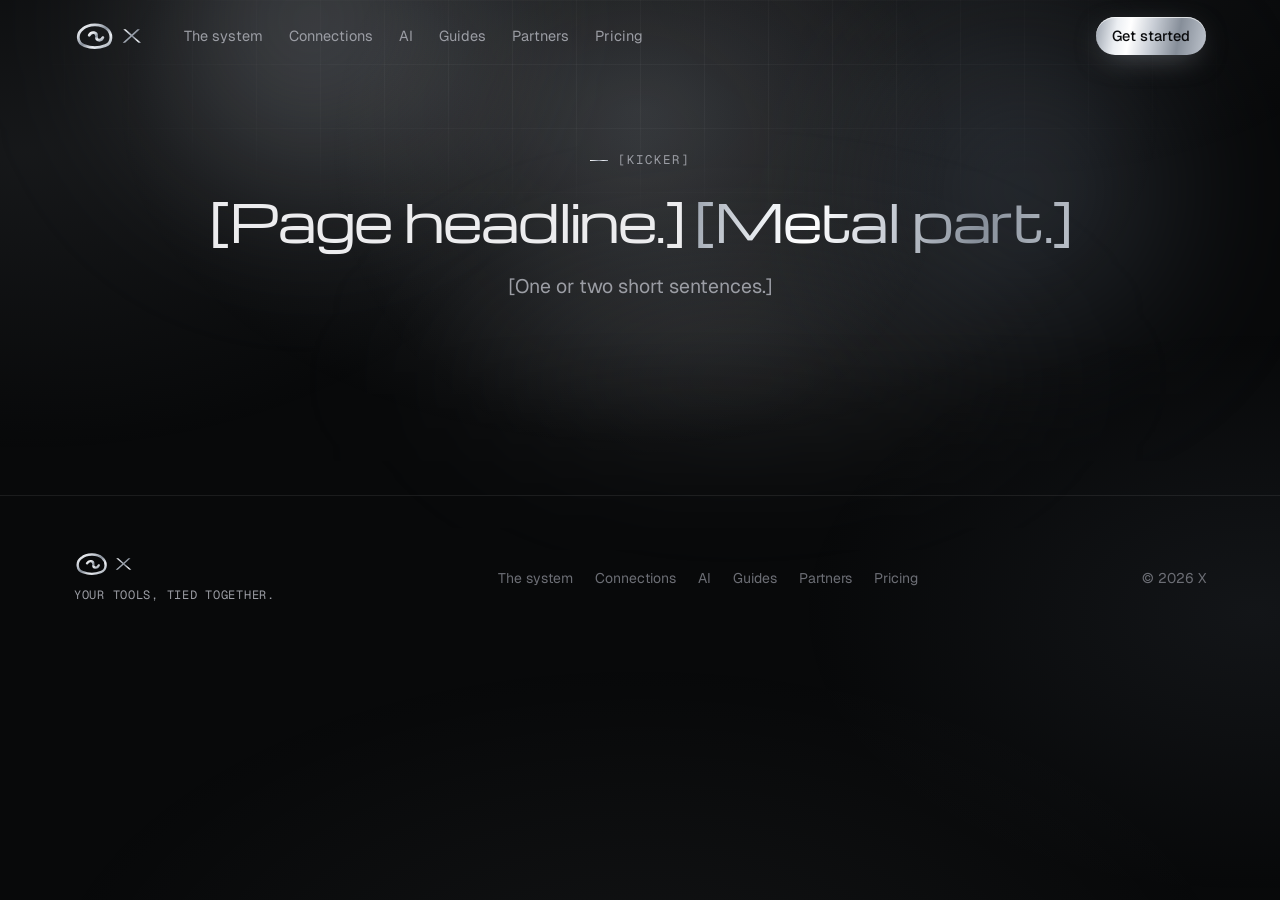
==== commit 08a0f38b: "Vefurinn eingöngu á ensku Co-Authored-By: Claude Opus 5.5 <noreply@anthropic.com>" ====
--- a/_snidmat.html
+++ b/_snidmat.html
@@ -1,3 +1,4 @@
+<!doctype html>
 <!--
   SNIÐMÁT FYRIR SÍÐU Á x.is
   1. Afritaðu þessa skrá sem <síða>.html (kerfid, tengingar, gervigreind, leidbeiningar, samstarf, verd).
@@ -8,110 +9,98 @@
   6. Hausinn, táknin og fóturinn eru eins á öllum síðum. Breyttu þeim ekki á einni síðu.
   Þessi athugasemd má fara út á síðunum sjálfum.
 -->
-<!doctype html>
-<html lang="is"
-  data-titill-is="[Síða]: X"
-  data-titill-en="[Page]: X"
-  data-lysing-is="[Lýsing á íslensku, ein til tvær setningar.]"
-  data-lysing-en="[Description in English, one or two sentences.]">
+<!DOCTYPE html>
+
+<html data-lysing-en="[Description in English, one or two sentences.]" data-titill-en="[Page]: X" lang="en">
 <head>
-<meta charset="utf-8">
-<meta name="viewport" content="width=device-width,initial-scale=1,viewport-fit=cover">
-<title>[Síða]: X</title>
-<meta name="description" content="[Lýsing á íslensku, ein til tvær setningar.]">
-<meta name="theme-color" content="#08090a">
-<meta name="robots" content="noindex">
-<link rel="icon" href="assets/merki/favicon.svg" type="image/svg+xml">
-<link rel="preconnect" href="https://fonts.googleapis.com">
-<link rel="preconnect" href="https://fonts.gstatic.com" crossorigin>
-<link rel="stylesheet" href="https://fonts.googleapis.com/css2?family=Geist:wght@400;500;600&family=Geist+Mono:wght@400;500&family=Michroma&display=swap">
-<link rel="stylesheet" href="assets/css/site.css">
+<meta charset="utf-8"/>
+<meta content="width=device-width,initial-scale=1,viewport-fit=cover" name="viewport"/>
+<title>[Page]: X</title>
+<meta content="[Description in English, one or two sentences.]" name="description"/>
+<meta content="#08090a" name="theme-color"/>
+<meta content="noindex" name="robots"/>
+<link href="assets/merki/favicon.svg" rel="icon" type="image/svg+xml"/>
+<link href="https://fonts.googleapis.com" rel="preconnect"/>
+<link crossorigin="" href="https://fonts.gstatic.com" rel="preconnect"/>
+<link href="https://fonts.googleapis.com/css2?family=Geist:wght@400;500;600&amp;family=Geist+Mono:wght@400;500&amp;family=Michroma&amp;display=swap" rel="stylesheet"/>
+<link href="assets/css/site.css" rel="stylesheet"/>
 <!-- <link rel="stylesheet" href="assets/css/[síða].css"> -->
 </head>
 <body>
-
 <!-- tákn: notuð með <svg><use href="#i-nafn"/></svg> -->
-<svg width="0" height="0" style="position:absolute" aria-hidden="true">
-  <defs>
-    <symbol id="i-yfirlit" viewBox="0 0 24 24" fill="none" stroke="currentColor" stroke-width="1.7" stroke-linecap="round" stroke-linejoin="round"><rect x="3" y="3" width="7.5" height="9" rx="2"/><rect x="13.5" y="3" width="7.5" height="5" rx="2"/><rect x="13.5" y="11" width="7.5" height="10" rx="2"/><rect x="3" y="15" width="7.5" height="6" rx="2"/></symbol>
-    <symbol id="i-folk" viewBox="0 0 24 24" fill="none" stroke="currentColor" stroke-width="1.7" stroke-linecap="round" stroke-linejoin="round"><circle cx="9" cy="8" r="3.5"/><path d="M2.5 20c.8-3.6 3.4-5.5 6.5-5.5s5.7 1.9 6.5 5.5"/><path d="M16 4.8a3.3 3.3 0 0 1 0 6.4M18 14.8c1.9.7 3.1 2.4 3.5 5.2"/></symbol>
-    <symbol id="i-sala" viewBox="0 0 24 24" fill="none" stroke="currentColor" stroke-width="1.7" stroke-linecap="round" stroke-linejoin="round"><path d="M3 4h18l-7 8.5V19l-4 2v-8.5z"/></symbol>
-    <symbol id="i-tilbod" viewBox="0 0 24 24" fill="none" stroke="currentColor" stroke-width="1.7" stroke-linecap="round" stroke-linejoin="round"><path d="M14 3H7a2 2 0 0 0-2 2v14a2 2 0 0 0 2 2h10a2 2 0 0 0 2-2V8z"/><path d="M14 3v5h5M9 13h6M9 17h4"/></symbol>
-    <symbol id="i-verk" viewBox="0 0 24 24" fill="none" stroke="currentColor" stroke-width="1.7" stroke-linecap="round" stroke-linejoin="round"><rect x="3" y="3" width="18" height="18" rx="4"/><path d="m8 12.5 2.7 2.7L16.5 9"/></symbol>
-    <symbol id="i-dagatal" viewBox="0 0 24 24" fill="none" stroke="currentColor" stroke-width="1.7" stroke-linecap="round" stroke-linejoin="round"><rect x="3" y="5" width="18" height="16" rx="3"/><path d="M3 10h18M8 3v4M16 3v4"/><circle cx="12" cy="15.5" r="1.2" fill="currentColor"/></symbol>
-    <symbol id="i-postur" viewBox="0 0 24 24" fill="none" stroke="currentColor" stroke-width="1.7" stroke-linecap="round" stroke-linejoin="round"><rect x="3" y="5" width="18" height="14" rx="3"/><path d="m4 7 8 6 8-6"/></symbol>
-    <symbol id="i-samfelag" viewBox="0 0 24 24" fill="none" stroke="currentColor" stroke-width="1.7" stroke-linecap="round" stroke-linejoin="round"><circle cx="6" cy="12" r="2.5"/><circle cx="18" cy="6" r="2.5"/><circle cx="18" cy="18" r="2.5"/><path d="m8.2 10.8 7.6-3.6M8.2 13.2l7.6 3.6"/></symbol>
-    <symbol id="i-reikningur" viewBox="0 0 24 24" fill="none" stroke="currentColor" stroke-width="1.7" stroke-linecap="round" stroke-linejoin="round"><path d="M6 3h12v18l-3-2-3 2-3-2-3 2z"/><path d="M9 8h6M9 12h6M9 16h3"/></symbol>
-    <symbol id="i-vorur" viewBox="0 0 24 24" fill="none" stroke="currentColor" stroke-width="1.7" stroke-linecap="round" stroke-linejoin="round"><path d="m12 3 8.5 4.5v9L12 21l-8.5-4.5v-9z"/><path d="M3.5 7.5 12 12l8.5-4.5M12 12v9"/></symbol>
-    <symbol id="i-skjol" viewBox="0 0 24 24" fill="none" stroke="currentColor" stroke-width="1.7" stroke-linecap="round" stroke-linejoin="round"><path d="M3 7a2 2 0 0 1 2-2h4l2 2.5h8a2 2 0 0 1 2 2V18a2 2 0 0 1-2 2H5a2 2 0 0 1-2-2z"/></symbol>
-    <symbol id="i-gatt" viewBox="0 0 24 24" fill="none" stroke="currentColor" stroke-width="1.7" stroke-linecap="round" stroke-linejoin="round"><rect x="3" y="3" width="18" height="18" rx="4"/><circle cx="12" cy="10" r="3"/><path d="M6.5 19c1.2-2.5 3.1-3.7 5.5-3.7s4.3 1.2 5.5 3.7"/></symbol>
-    <symbol id="i-sjalfvirkni" viewBox="0 0 24 24" fill="none" stroke="currentColor" stroke-width="1.7" stroke-linecap="round" stroke-linejoin="round"><path d="M13 2 4.5 13.5H12L11 22l8.5-11.5H12z"/></symbol>
-    <symbol id="i-heili" viewBox="8 7 103 70" fill="none" stroke="currentColor" stroke-width="8" stroke-linecap="round" stroke-linejoin="round"><path d="M34 66 C16 60 13 36 30 24 C44 12 74 10 90 24 C104 36 104 60 86 66 C70 72 50 72 34 66 Z"/><path d="M46 40 C52 30 66 32 64 44 C62 54 76 56 80 46"/></symbol>
-    <symbol id="i-skyrsla" viewBox="0 0 24 24" fill="none" stroke="currentColor" stroke-width="1.7" stroke-linecap="round" stroke-linejoin="round"><path d="M4 20V10M10 20V4M16 20v-7M22 20H2"/></symbol>
-    <symbol id="i-tengi" viewBox="0 0 24 24" fill="none" stroke="currentColor" stroke-width="1.7" stroke-linecap="round" stroke-linejoin="round"><path d="M9 3v5M15 3v5M6 8h12v3a6 6 0 0 1-12 0zM12 17v4"/></symbol>
-    <symbol id="i-bok" viewBox="0 0 24 24" fill="none" stroke="currentColor" stroke-width="1.7" stroke-linecap="round" stroke-linejoin="round"><path d="M4 5a2 2 0 0 1 2-2h13v15H6a2 2 0 0 0-2 2z"/><path d="M4 20a2 2 0 0 0 2 2h13v-4"/></symbol>
-    <symbol id="i-lykill" viewBox="0 0 24 24" fill="none" stroke="currentColor" stroke-width="1.7" stroke-linecap="round" stroke-linejoin="round"><circle cx="8" cy="15" r="4.5"/><path d="m11.5 11.5 9-9M17 6l3 3M14.5 8.5l2 2"/></symbol>
-    <symbol id="i-skjoldur" viewBox="0 0 24 24" fill="none" stroke="currentColor" stroke-width="1.7" stroke-linecap="round" stroke-linejoin="round"><path d="M12 3 4.5 6v5.5c0 4.6 3.1 8.2 7.5 9.5 4.4-1.3 7.5-4.9 7.5-9.5V6z"/><path d="m9 12 2.2 2.2L15.5 10"/></symbol>
-    <symbol id="i-hnottur" viewBox="0 0 24 24" fill="none" stroke="currentColor" stroke-width="1.7" stroke-linecap="round" stroke-linejoin="round"><circle cx="12" cy="12" r="9"/><path d="M3 12h18M12 3c2.5 2.6 3.7 5.6 3.7 9s-1.2 6.4-3.7 9c-2.5-2.6-3.7-5.6-3.7-9S9.5 5.6 12 3z"/></symbol>
-    <symbol id="i-nidur" viewBox="0 0 24 24" fill="none" stroke="currentColor" stroke-width="1.7" stroke-linecap="round" stroke-linejoin="round"><path d="M12 3v12M7 10l5 5 5-5M4 20h16"/></symbol>
-    <symbol id="i-lag" viewBox="0 0 24 24" fill="none" stroke="currentColor" stroke-width="1.7" stroke-linecap="round" stroke-linejoin="round"><path d="m12 3 9 5-9 5-9-5z"/><path d="m3 13 9 5 9-5"/></symbol>
-    <symbol id="i-hond" viewBox="0 0 24 24" fill="none" stroke="currentColor" stroke-width="1.7" stroke-linecap="round" stroke-linejoin="round"><path d="M12 21a9 9 0 1 0 0-18 9 9 0 0 0 0 18z"/><path d="M12 7v5l3 2"/></symbol>
-    <symbol id="i-hak" viewBox="0 0 24 24" fill="none" stroke="currentColor" stroke-width="2" stroke-linecap="round" stroke-linejoin="round"><path d="m5 12.5 4.5 4.5L19 7.5"/></symbol>
-    <symbol id="i-or" viewBox="0 0 24 24" fill="none" stroke="currentColor" stroke-width="1.8" stroke-linecap="round" stroke-linejoin="round"><path d="M5 12h14M13 6l6 6-6 6"/></symbol>
-    <symbol id="i-pensill" viewBox="0 0 24 24" fill="none" stroke="currentColor" stroke-width="1.7" stroke-linecap="round" stroke-linejoin="round"><circle cx="12" cy="12" r="9"/><circle cx="8" cy="10" r="1.3" fill="currentColor"/><circle cx="12" cy="7.5" r="1.3" fill="currentColor"/><circle cx="16" cy="10" r="1.3" fill="currentColor"/><path d="M12 21c-1.5 0-2-1-2-2s1-2 2.5-2H15a3 3 0 0 0 3-3"/></symbol>
-    <symbol id="i-x" viewBox="0 0 24 24" fill="none" stroke="currentColor" stroke-width="1.9" stroke-linecap="round" stroke-linejoin="round"><path d="M7 7l10 10M17 7 7 17"/></symbol>
-    <symbol id="i-greidsla" viewBox="0 0 24 24" fill="none" stroke="currentColor" stroke-width="1.7" stroke-linecap="round" stroke-linejoin="round"><rect x="2.5" y="5" width="19" height="14" rx="3"/><path d="M2.5 10h19M6 15h4"/></symbol>
-    <symbol id="i-verslun" viewBox="0 0 24 24" fill="none" stroke="currentColor" stroke-width="1.7" stroke-linecap="round" stroke-linejoin="round"><path d="M5 8h14l-1.2 11.2a2 2 0 0 1-2 1.8H8.2a2 2 0 0 1-2-1.8z"/><path d="M9 8V6.5a3 3 0 0 1 6 0V8"/></symbol>
-    <symbol id="i-skipti" viewBox="0 0 24 24" fill="none" stroke="currentColor" stroke-width="1.7" stroke-linecap="round" stroke-linejoin="round"><path d="M4 8h15M15 4l4 4-4 4M20 16H5M9 12l-4 4 4 4"/></symbol>
-    <symbol id="i-spjall" viewBox="0 0 24 24" fill="none" stroke="currentColor" stroke-width="1.7" stroke-linecap="round" stroke-linejoin="round"><path d="M4 5h16v11H9l-5 4z"/><path d="M8 10h8M8 13h5"/></symbol>
-  </defs>
+<svg aria-hidden="true" height="0" style="position:absolute" width="0">
+<defs>
+<symbol fill="none" id="i-yfirlit" stroke="currentColor" stroke-linecap="round" stroke-linejoin="round" stroke-width="1.7" viewbox="0 0 24 24"><rect height="9" rx="2" width="7.5" x="3" y="3"></rect><rect height="5" rx="2" width="7.5" x="13.5" y="3"></rect><rect height="10" rx="2" width="7.5" x="13.5" y="11"></rect><rect height="6" rx="2" width="7.5" x="3" y="15"></rect></symbol>
+<symbol fill="none" id="i-folk" stroke="currentColor" stroke-linecap="round" stroke-linejoin="round" stroke-width="1.7" viewbox="0 0 24 24"><circle cx="9" cy="8" r="3.5"></circle><path d="M2.5 20c.8-3.6 3.4-5.5 6.5-5.5s5.7 1.9 6.5 5.5"></path><path d="M16 4.8a3.3 3.3 0 0 1 0 6.4M18 14.8c1.9.7 3.1 2.4 3.5 5.2"></path></symbol>
+<symbol fill="none" id="i-sala" stroke="currentColor" stroke-linecap="round" stroke-linejoin="round" stroke-width="1.7" viewbox="0 0 24 24"><path d="M3 4h18l-7 8.5V19l-4 2v-8.5z"></path></symbol>
+<symbol fill="none" id="i-tilbod" stroke="currentColor" stroke-linecap="round" stroke-linejoin="round" stroke-width="1.7" viewbox="0 0 24 24"><path d="M14 3H7a2 2 0 0 0-2 2v14a2 2 0 0 0 2 2h10a2 2 0 0 0 2-2V8z"></path><path d="M14 3v5h5M9 13h6M9 17h4"></path></symbol>
+<symbol fill="none" id="i-verk" stroke="currentColor" stroke-linecap="round" stroke-linejoin="round" stroke-width="1.7" viewbox="0 0 24 24"><rect height="18" rx="4" width="18" x="3" y="3"></rect><path d="m8 12.5 2.7 2.7L16.5 9"></path></symbol>
+<symbol fill="none" id="i-dagatal" stroke="currentColor" stroke-linecap="round" stroke-linejoin="round" stroke-width="1.7" viewbox="0 0 24 24"><rect height="16" rx="3" width="18" x="3" y="5"></rect><path d="M3 10h18M8 3v4M16 3v4"></path><circle cx="12" cy="15.5" fill="currentColor" r="1.2"></circle></symbol>
+<symbol fill="none" id="i-postur" stroke="currentColor" stroke-linecap="round" stroke-linejoin="round" stroke-width="1.7" viewbox="0 0 24 24"><rect height="14" rx="3" width="18" x="3" y="5"></rect><path d="m4 7 8 6 8-6"></path></symbol>
+<symbol fill="none" id="i-samfelag" stroke="currentColor" stroke-linecap="round" stroke-linejoin="round" stroke-width="1.7" viewbox="0 0 24 24"><circle cx="6" cy="12" r="2.5"></circle><circle cx="18" cy="6" r="2.5"></circle><circle cx="18" cy="18" r="2.5"></circle><path d="m8.2 10.8 7.6-3.6M8.2 13.2l7.6 3.6"></path></symbol>
+<symbol fill="none" id="i-reikningur" stroke="currentColor" stroke-linecap="round" stroke-linejoin="round" stroke-width="1.7" viewbox="0 0 24 24"><path d="M6 3h12v18l-3-2-3 2-3-2-3 2z"></path><path d="M9 8h6M9 12h6M9 16h3"></path></symbol>
+<symbol fill="none" id="i-vorur" stroke="currentColor" stroke-linecap="round" stroke-linejoin="round" stroke-width="1.7" viewbox="0 0 24 24"><path d="m12 3 8.5 4.5v9L12 21l-8.5-4.5v-9z"></path><path d="M3.5 7.5 12 12l8.5-4.5M12 12v9"></path></symbol>
+<symbol fill="none" id="i-skjol" stroke="currentColor" stroke-linecap="round" stroke-linejoin="round" stroke-width="1.7" viewbox="0 0 24 24"><path d="M3 7a2 2 0 0 1 2-2h4l2 2.5h8a2 2 0 0 1 2 2V18a2 2 0 0 1-2 2H5a2 2 0 0 1-2-2z"></path></symbol>
+<symbol fill="none" id="i-gatt" stroke="currentColor" stroke-linecap="round" stroke-linejoin="round" stroke-width="1.7" viewbox="0 0 24 24"><rect height="18" rx="4" width="18" x="3" y="3"></rect><circle cx="12" cy="10" r="3"></circle><path d="M6.5 19c1.2-2.5 3.1-3.7 5.5-3.7s4.3 1.2 5.5 3.7"></path></symbol>
+<symbol fill="none" id="i-sjalfvirkni" stroke="currentColor" stroke-linecap="round" stroke-linejoin="round" stroke-width="1.7" viewbox="0 0 24 24"><path d="M13 2 4.5 13.5H12L11 22l8.5-11.5H12z"></path></symbol>
+<symbol fill="none" id="i-heili" stroke="currentColor" stroke-linecap="round" stroke-linejoin="round" stroke-width="8" viewbox="8 7 103 70"><path d="M34 66 C16 60 13 36 30 24 C44 12 74 10 90 24 C104 36 104 60 86 66 C70 72 50 72 34 66 Z"></path><path d="M46 40 C52 30 66 32 64 44 C62 54 76 56 80 46"></path></symbol>
+<symbol fill="none" id="i-skyrsla" stroke="currentColor" stroke-linecap="round" stroke-linejoin="round" stroke-width="1.7" viewbox="0 0 24 24"><path d="M4 20V10M10 20V4M16 20v-7M22 20H2"></path></symbol>
+<symbol fill="none" id="i-tengi" stroke="currentColor" stroke-linecap="round" stroke-linejoin="round" stroke-width="1.7" viewbox="0 0 24 24"><path d="M9 3v5M15 3v5M6 8h12v3a6 6 0 0 1-12 0zM12 17v4"></path></symbol>
+<symbol fill="none" id="i-bok" stroke="currentColor" stroke-linecap="round" stroke-linejoin="round" stroke-width="1.7" viewbox="0 0 24 24"><path d="M4 5a2 2 0 0 1 2-2h13v15H6a2 2 0 0 0-2 2z"></path><path d="M4 20a2 2 0 0 0 2 2h13v-4"></path></symbol>
+<symbol fill="none" id="i-lykill" stroke="currentColor" stroke-linecap="round" stroke-linejoin="round" stroke-width="1.7" viewbox="0 0 24 24"><circle cx="8" cy="15" r="4.5"></circle><path d="m11.5 11.5 9-9M17 6l3 3M14.5 8.5l2 2"></path></symbol>
+<symbol fill="none" id="i-skjoldur" stroke="currentColor" stroke-linecap="round" stroke-linejoin="round" stroke-width="1.7" viewbox="0 0 24 24"><path d="M12 3 4.5 6v5.5c0 4.6 3.1 8.2 7.5 9.5 4.4-1.3 7.5-4.9 7.5-9.5V6z"></path><path d="m9 12 2.2 2.2L15.5 10"></path></symbol>
+<symbol fill="none" id="i-hnottur" stroke="currentColor" stroke-linecap="round" stroke-linejoin="round" stroke-width="1.7" viewbox="0 0 24 24"><circle cx="12" cy="12" r="9"></circle><path d="M3 12h18M12 3c2.5 2.6 3.7 5.6 3.7 9s-1.2 6.4-3.7 9c-2.5-2.6-3.7-5.6-3.7-9S9.5 5.6 12 3z"></path></symbol>
+<symbol fill="none" id="i-nidur" stroke="currentColor" stroke-linecap="round" stroke-linejoin="round" stroke-width="1.7" viewbox="0 0 24 24"><path d="M12 3v12M7 10l5 5 5-5M4 20h16"></path></symbol>
+<symbol fill="none" id="i-lag" stroke="currentColor" stroke-linecap="round" stroke-linejoin="round" stroke-width="1.7" viewbox="0 0 24 24"><path d="m12 3 9 5-9 5-9-5z"></path><path d="m3 13 9 5 9-5"></path></symbol>
+<symbol fill="none" id="i-hond" stroke="currentColor" stroke-linecap="round" stroke-linejoin="round" stroke-width="1.7" viewbox="0 0 24 24"><path d="M12 21a9 9 0 1 0 0-18 9 9 0 0 0 0 18z"></path><path d="M12 7v5l3 2"></path></symbol>
+<symbol fill="none" id="i-hak" stroke="currentColor" stroke-linecap="round" stroke-linejoin="round" stroke-width="2" viewbox="0 0 24 24"><path d="m5 12.5 4.5 4.5L19 7.5"></path></symbol>
+<symbol fill="none" id="i-or" stroke="currentColor" stroke-linecap="round" stroke-linejoin="round" stroke-width="1.8" viewbox="0 0 24 24"><path d="M5 12h14M13 6l6 6-6 6"></path></symbol>
+<symbol fill="none" id="i-pensill" stroke="currentColor" stroke-linecap="round" stroke-linejoin="round" stroke-width="1.7" viewbox="0 0 24 24"><circle cx="12" cy="12" r="9"></circle><circle cx="8" cy="10" fill="currentColor" r="1.3"></circle><circle cx="12" cy="7.5" fill="currentColor" r="1.3"></circle><circle cx="16" cy="10" fill="currentColor" r="1.3"></circle><path d="M12 21c-1.5 0-2-1-2-2s1-2 2.5-2H15a3 3 0 0 0 3-3"></path></symbol>
+<symbol fill="none" id="i-x" stroke="currentColor" stroke-linecap="round" stroke-linejoin="round" stroke-width="1.9" viewbox="0 0 24 24"><path d="M7 7l10 10M17 7 7 17"></path></symbol>
+<symbol fill="none" id="i-greidsla" stroke="currentColor" stroke-linecap="round" stroke-linejoin="round" stroke-width="1.7" viewbox="0 0 24 24"><rect height="14" rx="3" width="19" x="2.5" y="5"></rect><path d="M2.5 10h19M6 15h4"></path></symbol>
+<symbol fill="none" id="i-verslun" stroke="currentColor" stroke-linecap="round" stroke-linejoin="round" stroke-width="1.7" viewbox="0 0 24 24"><path d="M5 8h14l-1.2 11.2a2 2 0 0 1-2 1.8H8.2a2 2 0 0 1-2-1.8z"></path><path d="M9 8V6.5a3 3 0 0 1 6 0V8"></path></symbol>
+<symbol fill="none" id="i-skipti" stroke="currentColor" stroke-linecap="round" stroke-linejoin="round" stroke-width="1.7" viewbox="0 0 24 24"><path d="M4 8h15M15 4l4 4-4 4M20 16H5M9 12l-4 4 4 4"></path></symbol>
+<symbol fill="none" id="i-spjall" stroke="currentColor" stroke-linecap="round" stroke-linejoin="round" stroke-width="1.7" viewbox="0 0 24 24"><path d="M4 5h16v11H9l-5 4z"></path><path d="M8 10h8M8 13h5"></path></symbol>
+</defs>
 </svg>
-
-<a class="skip" href="#efni"><span lang="is">Fara í efni</span><span lang="en">Skip to content</span></a>
-
+<a class="skip" href="#efni"><span>Skip to content</span></a>
 <!-- ============ HAUS: eins á öllum síðum. aria-current="page" á tengil síðunnar sem er opin ============ -->
 <header class="nav">
-  <div class="wrap nav__in">
-    <a href="index.html" class="brand"><img class="brand__logo" src="assets/merki/x-logo-malmur.svg" alt="X" width="70" height="28"></a>
-    <nav class="nav__links" id="valmynd" aria-label="Valmynd / Menu">
-      <a href="kerfid.html"><span lang="is">Kerfið</span><span lang="en">The system</span></a>
-      <a href="tengingar.html"><span lang="is">Tengingar</span><span lang="en">Connections</span></a>
-      <a href="gervigreind.html"><span lang="is">Gervigreind</span><span lang="en">AI</span></a>
-      <a href="leidbeiningar.html"><span lang="is">Leiðbeiningar</span><span lang="en">Guides</span></a>
-      <a href="samstarf.html"><span lang="is">Samstarf</span><span lang="en">Partners</span></a>
-      <a href="verd.html"><span lang="is">Verð</span><span lang="en">Pricing</span></a>
-    </nav>
-    <div class="nav__right">
-      <div class="lang" role="group" aria-label="Tungumál / Language">
-        <button type="button" data-mal="is" aria-pressed="true">IS</button>
-        <button type="button" data-mal="en" aria-pressed="false">EN</button>
-      </div>
-      <a class="btn btn--metal btn--sm nav__cta" href="verd.html"><span lang="is">Byrja</span><span lang="en">Get started</span></a>
-      <button class="nav__menu" type="button" aria-expanded="false" aria-controls="valmynd" aria-label="Valmynd / Menu"><svg viewBox="0 0 24 24" fill="none" stroke="currentColor" stroke-width="1.8" stroke-linecap="round"><path d="M4 7h16M4 12h16M4 17h16"/></svg></button>
-    </div>
-  </div>
+<div class="wrap nav__in">
+<a class="brand" href="index.html"><img alt="X" class="brand__logo" height="28" src="assets/merki/x-logo-malmur.svg" width="70"/></a>
+<nav aria-label="Valmynd / Menu" class="nav__links" id="valmynd">
+<a href="kerfid.html"><span>The system</span></a>
+<a href="tengingar.html"><span>Connections</span></a>
+<a href="gervigreind.html"><span>AI</span></a>
+<a href="leidbeiningar.html"><span>Guides</span></a>
+<a href="samstarf.html"><span>Partners</span></a>
+<a href="verd.html"><span>Pricing</span></a>
+</nav>
+<div class="nav__right">
+
+<a class="btn btn--metal btn--sm nav__cta" href="verd.html"><span>Get started</span></a>
+<button aria-controls="valmynd" aria-expanded="false" aria-label="Valmynd / Menu" class="nav__menu" type="button"><svg fill="none" stroke="currentColor" stroke-linecap="round" stroke-width="1.8" viewbox="0 0 24 24"><path d="M4 7h16M4 12h16M4 17h16"></path></svg></button>
+</div>
+</div>
 </header>
-
 <!-- ============ EFNI ============
      Hetja undirsíðu: .hero.hero--page. Minni en forsíðan, sama flæði í bakgrunni (.hero__fx).
      Kicker, ein h1 á hvoru máli, lead á hvoru máli. Valfrjálst: .hero__cta með hnöppum.
      Á eftir hetjunni koma kaflar: <section class="sec"><div class="wrap"> ... </div></section>
      Sjá SIDUR.md fyrir klasa, stöðumerki og reglur. -->
 <main id="efni" tabindex="-1">
+<section class="hero hero--page">
+<div aria-hidden="true" class="hero__fx"><i class="b1"></i><i class="b2"></i><i class="b3"></i><span class="spot"></span></div>
+<div class="wrap">
+<div class="hero__in">
+<p class="kicker"><span>[Kicker]</span></p>
 
-<section class="hero hero--page">
-  <div class="hero__fx" aria-hidden="true"><i class="b1"></i><i class="b2"></i><i class="b3"></i><span class="spot"></span></div>
-  <div class="wrap">
-    <div class="hero__in">
-      <p class="kicker"><span lang="is">[Yfirskrift]</span><span lang="en">[Kicker]</span></p>
-      <h1 lang="is">[Fyrirsögn síðunnar.] <span class="metal">[Málmhluti.]</span></h1>
-      <h1 lang="en">[Page headline.] <span class="metal">[Metal part.]</span></h1>
-      <p class="lead" lang="is">[Ein til tvær stuttar setningar.]</p>
-      <p class="lead" lang="en">[One or two short sentences.]</p>
-    </div>
-  </div>
+<h1>[Page headline.] <span class="metal">[Metal part.]</span></h1>
+
+<p class="lead">[One or two short sentences.]</p>
+</div>
+</div>
 </section>
-
 <!-- Dæmi um kafla (eyða eða afrita):
 <section class="sec" id="kafli">
   <div class="wrap">
@@ -125,29 +114,26 @@
   </div>
 </section>
 -->
-
 </main>
-
 <!-- ============ FÓTUR: eins á öllum síðum ============ -->
 <footer class="foot">
-  <div class="wrap foot__in">
-    <div class="foot__brand">
-      <a href="index.html" class="brand"><img class="brand__logo" src="assets/merki/x-logo-malmur.svg" alt="X" width="60" height="24"></a>
-      <span class="foot__line" lang="is">Þín verkfæri, tengd saman.</span><span class="foot__line" lang="en">Your tools, tied together.</span>
-    </div>
-    <nav class="foot__links" aria-label="Síður / Pages">
-      <a href="kerfid.html"><span lang="is">Kerfið</span><span lang="en">The system</span></a>
-      <a href="tengingar.html"><span lang="is">Tengingar</span><span lang="en">Connections</span></a>
-      <a href="gervigreind.html"><span lang="is">Gervigreind</span><span lang="en">AI</span></a>
-      <a href="leidbeiningar.html"><span lang="is">Leiðbeiningar</span><span lang="en">Guides</span></a>
-      <a href="samstarf.html"><span lang="is">Samstarf</span><span lang="en">Partners</span></a>
-      <a href="verd.html"><span lang="is">Verð</span><span lang="en">Pricing</span></a>
-    </nav>
-    <p class="foot__copy">© <span data-ar>2026</span> X</p>
-  </div>
+<div class="wrap foot__in">
+<div class="foot__brand">
+<a class="brand" href="index.html"><img alt="X" class="brand__logo" height="24" src="assets/merki/x-logo-malmur.svg" width="60"/></a>
+<span class="foot__line">Your tools, tied together.</span>
+</div>
+<nav aria-label="Síður / Pages" class="foot__links">
+<a href="kerfid.html"><span>The system</span></a>
+<a href="tengingar.html"><span>Connections</span></a>
+<a href="gervigreind.html"><span>AI</span></a>
+<a href="leidbeiningar.html"><span>Guides</span></a>
+<a href="samstarf.html"><span>Partners</span></a>
+<a href="verd.html"><span>Pricing</span></a>
+</nav>
+<p class="foot__copy">© <span data-ar="">2026</span> X</p>
+</div>
 </footer>
-
-<script src="assets/js/site.js" defer></script>
+<script defer="" src="assets/js/site.js"></script>
 <!-- <script src="assets/js/[síða].js" defer></script> -->
 </body>
 </html>
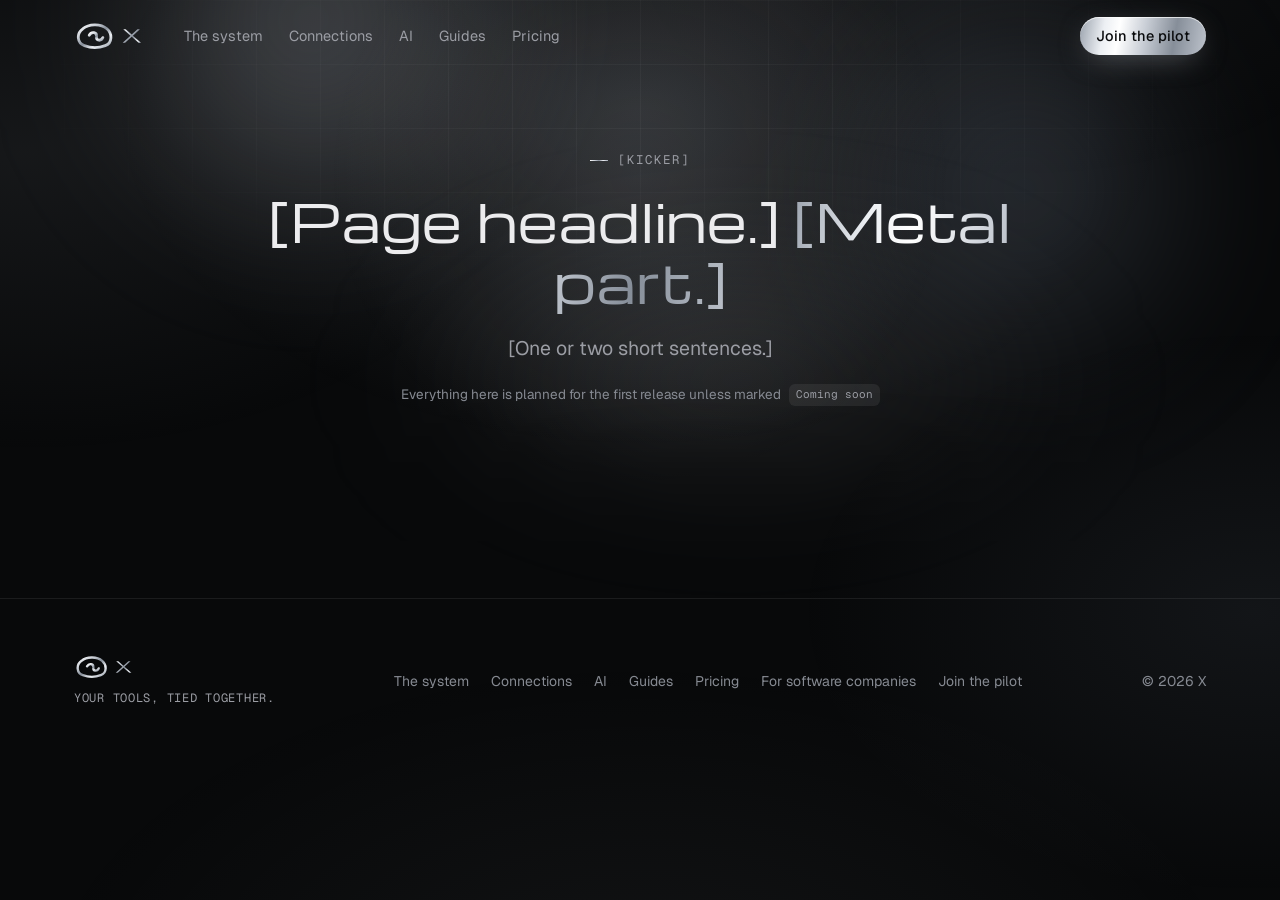
==== commit 621dc940: "Skýrslan: velja grein, pilot síða, viðbætur og það sem var fjarlægt Co-Authored-By: Claude Opus 5.5 " ====
--- a/_snidmat.html
+++ b/_snidmat.html
@@ -1,16 +1,16 @@
 <!doctype html>
 <!--
-  SNIÐMÁT FYRIR SÍÐU Á x.is
-  1. Afritaðu þessa skrá sem <síða>.html (kerfid, tengingar, gervigreind, leidbeiningar, samstarf, verd).
-  2. Settu titil og lýsingu í data-titill-is/en og data-lysing-is/en á <html>, og sama íslenska textann í <title> og meta description.
-  3. Settu aria-current="page" á tengil síðunnar í hausnum OG í fætinum.
-  4. Síðustíll: assets/css/<síða>.css (tengill undir site.css). Síðuskrifta: assets/js/<síða>.js (script á eftir site.js, með defer).
-  5. Allur sýnilegur texti á báðum málum: systkini með lang="is" og lang="en".
-  6. Hausinn, táknin og fóturinn eru eins á öllum síðum. Breyttu þeim ekki á einni síðu.
-  Þessi athugasemd má fara út á síðunum sjálfum.
+  PAGE TEMPLATE FOR x.is (English only, see SIDUR.md)
+  1. Copy this file to <page>.html.
+  2. Put the title and description in <title>, meta description and data-titill-en / data-lysing-en on <html>.
+  3. Put aria-current="page" on the page's link in the header AND in the footer.
+  4. Page CSS: assets/css/<page>.css (link under site.css). Page JS: assets/js/<page>.js (after site.js, with defer).
+  5. No lang attributes on elements. No language toggle.
+  6. Buttons: "Join the pilot" -> pilot.html (primary), "Book a 15 min call" -> pilot.html?call=1 (secondary). No other CTA labels.
+  7. Near the top of the page, once: "Everything here is planned for the first release unless marked Coming soon."
+  8. Header, icons and footer are the same on every page. Do not change them on one page only.
+  This comment can be removed from the pages themselves.
 -->
-<!DOCTYPE html>
-
 <html data-lysing-en="[Description in English, one or two sentences.]" data-titill-en="[Page]: X" lang="en">
 <head>
 <meta charset="utf-8"/>
@@ -68,18 +68,16 @@
 <header class="nav">
 <div class="wrap nav__in">
 <a class="brand" href="index.html"><img alt="X" class="brand__logo" height="28" src="assets/merki/x-logo-malmur.svg" width="70"/></a>
-<nav aria-label="Valmynd / Menu" class="nav__links" id="valmynd">
+<nav aria-label="Menu" class="nav__links" id="valmynd">
 <a href="kerfid.html"><span>The system</span></a>
 <a href="tengingar.html"><span>Connections</span></a>
 <a href="gervigreind.html"><span>AI</span></a>
 <a href="leidbeiningar.html"><span>Guides</span></a>
-<a href="samstarf.html"><span>Partners</span></a>
 <a href="verd.html"><span>Pricing</span></a>
 </nav>
 <div class="nav__right">
-
-<a class="btn btn--metal btn--sm nav__cta" href="verd.html"><span>Get started</span></a>
-<button aria-controls="valmynd" aria-expanded="false" aria-label="Valmynd / Menu" class="nav__menu" type="button"><svg fill="none" stroke="currentColor" stroke-linecap="round" stroke-width="1.8" viewbox="0 0 24 24"><path d="M4 7h16M4 12h16M4 17h16"></path></svg></button>
+<a class="btn btn--metal btn--sm nav__cta" href="pilot.html"><span>Join the pilot</span></a>
+<button aria-controls="valmynd" aria-expanded="false" aria-label="Menu" class="nav__menu" type="button"><svg fill="none" stroke="currentColor" stroke-linecap="round" stroke-width="1.8" viewbox="0 0 24 24"><path d="M4 7h16M4 12h16M4 17h16"></path></svg></button>
 </div>
 </div>
 </header>
@@ -98,18 +96,17 @@
 <h1>[Page headline.] <span class="metal">[Metal part.]</span></h1>
 
 <p class="lead">[One or two short sentences.]</p>
+<p class="planned">Everything here is planned for the first release unless marked <span class="tag">Coming soon</span></p>
 </div>
 </div>
 </section>
-<!-- Dæmi um kafla (eyða eða afrita):
-<section class="sec" id="kafli">
+<!-- Example section (delete or copy):
+<section class="sec" id="section">
   <div class="wrap">
     <div class="sec__head rv">
-      <p class="kicker"><span lang="is">...</span><span lang="en">...</span></p>
-      <h2 lang="is">... <span class="metal">...</span></h2>
-      <h2 lang="en">... <span class="metal">...</span></h2>
-      <p class="lead" lang="is">...</p>
-      <p class="lead" lang="en">...</p>
+      <p class="kicker"><span>...</span></p>
+      <h2>... <span class="metal">...</span></h2>
+      <p class="lead">...</p>
     </div>
   </div>
 </section>
@@ -122,13 +119,14 @@
 <a class="brand" href="index.html"><img alt="X" class="brand__logo" height="24" src="assets/merki/x-logo-malmur.svg" width="60"/></a>
 <span class="foot__line">Your tools, tied together.</span>
 </div>
-<nav aria-label="Síður / Pages" class="foot__links">
+<nav aria-label="Pages" class="foot__links">
 <a href="kerfid.html"><span>The system</span></a>
 <a href="tengingar.html"><span>Connections</span></a>
 <a href="gervigreind.html"><span>AI</span></a>
 <a href="leidbeiningar.html"><span>Guides</span></a>
-<a href="samstarf.html"><span>Partners</span></a>
 <a href="verd.html"><span>Pricing</span></a>
+<a href="samstarf.html"><span>For software companies</span></a>
+<a href="pilot.html"><span>Join the pilot</span></a>
 </nav>
 <p class="foot__copy">© <span data-ar="">2026</span> X</p>
 </div>
--- a/assets/css/site.css
+++ b/assets/css/site.css
@@ -8,7 +8,8 @@
   --line-2:rgba(255,255,255,.14);
   --text:#ececee;
   --muted:#9b9da4;
-  --dim:#6c6e75;
+  --dim:#868a92;
+  --soon:#6f727a;
   --ok:#5fd39a;
   --warn:#f0b65a;
   --metal:linear-gradient(135deg,#ffffff 0%,#c9ced6 28%,#868e99 50%,#eceff3 72%,#9aa2ad 100%);
@@ -27,8 +28,6 @@
 button{font:inherit;color:inherit}
 :focus-visible{outline:2px solid #c9ced6;outline-offset:3px;border-radius:6px}
 
-/* tungumál: bæði málin eru í HTML, annað er falið */
-html[lang="is"] body [lang="en"],html[lang="en"] body [lang="is"]{display:none!important}
 
 .wrap{width:100%;max-width:var(--wrap);margin:0 auto;padding:0 24px}
 @media (max-width:600px){.wrap{padding:0 16px}}
@@ -138,8 +137,9 @@
 .msg__act button{font-size:12px;border-radius:8px;padding:5px 10px;border:1px solid var(--line-2);background:transparent;cursor:default}
 .msg__act button:first-child{background:var(--metal);color:#111;border:0;font-weight:500}
 .app__input{margin-top:auto;border:1px solid var(--line-2);border-radius:12px;padding:10px 12px;color:var(--dim);font-size:12.5px;display:flex;justify-content:space-between}
-@media (max-width:1060px){.app__body{grid-template-columns:190px 1fr}.app__ai{display:none}}
-@media (max-width:720px){.app__body{grid-template-columns:minmax(0,1fr);min-height:0}.app__main{min-width:0}.app__side{display:none}.app__stats{grid-template-columns:repeat(3,minmax(0,1fr));gap:8px}.stat b{font-size:20px}.app__main{padding:16px}.shot{margin-top:48px}}
+/* gervigreindin sést alltaf: undir 1060px fer hún undir yfirlitið í stað þess að hverfa */
+@media (max-width:1060px){.app__body{grid-template-columns:190px minmax(0,1fr)}.app__ai{grid-column:1/-1;border-left:0;border-top:1px solid var(--line)}.app__input{margin-top:4px}}
+@media (max-width:720px){.app__body{grid-template-columns:minmax(0,1fr);min-height:0}.app__main{min-width:0}.app__side{display:none}.app__ai{padding:16px}.app__stats{grid-template-columns:repeat(3,minmax(0,1fr));gap:8px}.stat b{font-size:20px}.app__main{padding:16px}.shot{margin-top:48px}}
 
 /* ---------- einingar ---------- */
 .mods{display:grid;grid-template-columns:repeat(4,1fr);gap:14px}
@@ -186,11 +186,11 @@
 .chip{display:inline-flex;align-items:center;gap:7px;padding:7px 12px;border-radius:999px;background:rgba(255,255,255,.05);border:1px solid var(--line);font-size:14px}
 .chip::before{content:"";width:6px;height:6px;border-radius:50%;background:var(--ok);box-shadow:0 0 8px rgba(95,211,154,.6)}
 .chip.soon{color:var(--muted)}
-.chip.soon::before{background:#4a4c52;box-shadow:none}
+.chip.soon::before{background:var(--soon);box-shadow:none}
 .conn__legend{display:flex;gap:20px;margin-top:22px;font-size:13px;color:var(--dim);flex-wrap:wrap}
 .conn__legend span{display:inline-flex;align-items:center;gap:8px}
 .conn__legend i{width:6px;height:6px;border-radius:50%;background:var(--ok)}
-.conn__legend i.s{background:#4a4c52}
+.conn__legend i.s{background:var(--soon)}
 @media (max-width:1060px){.conn{grid-template-columns:repeat(2,1fr)}}
 @media (max-width:560px){.conn{grid-template-columns:1fr}}
 
@@ -281,7 +281,9 @@
 
 /* fyrirsagnir í Michroma, allur annar texti í Geist */
 :root{--display:"Michroma",var(--sans)}
-h1,h2{font-family:var(--display);font-weight:400;letter-spacing:-.02em;line-height:1.18}
+h1,h2{font-family:var(--display);font-weight:400;letter-spacing:0;line-height:1.18}
+/* Michroma er breitt letur: neikvætt bil lætur "W" líta út eins og "VV" */
+.hero h1,.hero--page h1{letter-spacing:0}
 .hero h1{font-size:clamp(34px,5.6vw,70px)}
 h2{font-size:clamp(26px,3.3vw,40px)}
 
@@ -303,14 +305,18 @@
 @keyframes svif{0%,100%{transform:translateY(0)}50%{transform:translateY(-6px)}}
 
 /* málmtexti sem rennur */
-.metal{background:var(--metal-flow);background-size:200% 100%;-webkit-background-clip:text;background-clip:text;animation:glans 9s linear infinite}
+/* rennur einu sinni: í hetjunni við opnun, annars þegar kaflinn birtist (.rv.in) */
+.metal{background:var(--metal-flow);background-size:200% 100%;-webkit-background-clip:text;background-clip:text}
+.hero .metal,.final .metal,.rv.in .metal{animation:glans 2.8s cubic-bezier(.3,.6,.3,1) .35s 1 both}
 
 /* platínu hnappar */
-.btn--metal{background:var(--metal-flow);background-size:200% 100%;animation:glans 6s linear infinite;position:relative;overflow:hidden;isolation:isolate}
-.btn--metal::after{content:"";position:absolute;top:-30%;bottom:-30%;left:-70%;width:45%;background:linear-gradient(100deg,transparent,rgba(255,255,255,.95),transparent);transform:skewX(-20deg);animation:sveip 3.6s ease-in-out infinite;z-index:-1;pointer-events:none}
-.btn--metal:hover::after{animation-duration:1.3s}
-.btn--ghost{--btn-bg:#0c0d10;border:1px solid transparent;background:linear-gradient(var(--btn-bg),var(--btn-bg)) padding-box,conic-gradient(from var(--hringur),rgba(255,255,255,.1),rgba(255,255,255,.85) 12%,rgba(255,255,255,.1) 28%,rgba(255,255,255,.1) 55%,rgba(210,216,226,.6) 68%,rgba(255,255,255,.1) 82%) border-box;animation:hringur 5s linear infinite}
-.btn--ghost:hover{--btn-bg:#17181c;background:linear-gradient(var(--btn-bg),var(--btn-bg)) padding-box,conic-gradient(from var(--hringur),rgba(255,255,255,.2),rgba(255,255,255,1) 12%,rgba(255,255,255,.2) 28%,rgba(255,255,255,.2) 55%,rgba(230,234,240,.85) 68%,rgba(255,255,255,.2) 82%) border-box;animation-duration:2s}
+/* ljósið rennur aðeins yfir hnappinn við hover eða fókus, ekki endalaust */
+.btn--metal{background:var(--metal-flow);background-size:200% 100%;position:relative;overflow:hidden;isolation:isolate}
+.btn--metal::after{content:"";position:absolute;top:-30%;bottom:-30%;left:-70%;width:45%;background:linear-gradient(100deg,transparent,rgba(255,255,255,.95),transparent);transform:skewX(-20deg);z-index:-1;pointer-events:none}
+.btn--metal:hover::after,.btn--metal:focus-visible::after{animation:sveip 1.3s ease-in-out 1}
+.btn--ghost{--btn-bg:#0c0d10;border:1px solid transparent;background:linear-gradient(var(--btn-bg),var(--btn-bg)) padding-box,conic-gradient(from var(--hringur),rgba(255,255,255,.1),rgba(255,255,255,.85) 12%,rgba(255,255,255,.1) 28%,rgba(255,255,255,.1) 55%,rgba(210,216,226,.6) 68%,rgba(255,255,255,.1) 82%) border-box}
+.btn--ghost:hover{--btn-bg:#17181c;background:linear-gradient(var(--btn-bg),var(--btn-bg)) padding-box,conic-gradient(from var(--hringur),rgba(255,255,255,.2),rgba(255,255,255,1) 12%,rgba(255,255,255,.2) 28%,rgba(255,255,255,.2) 55%,rgba(230,234,240,.85) 68%,rgba(255,255,255,.2) 82%) border-box;animation:hringur 2s linear infinite}
+.btn--ghost:focus-visible{animation:hringur 2s linear infinite}
 .edge .btn--ghost{--btn-bg:var(--surface)}
 .tier--hot .btn--ghost{--btn-bg:var(--surface-2)}
 
@@ -344,6 +350,8 @@
   *,*::before,*::after{animation:none!important;transition:none!important}
   .hero__mark path{stroke-dashoffset:0}
   .shot .app__ai .msg{opacity:1}
+  /* .hero__mark hefur !important og hærri sértækni en *, svo það þarf að stöðva sérstaklega */
+  .hero__mark{animation:none!important}
 }
 
 /* ================= FLÆÐANDI BAKGRUNNUR ================= */
@@ -398,7 +406,7 @@
 .tools{display:flex;flex-wrap:wrap;gap:8px}
 .tool{display:inline-flex;align-items:center;gap:8px;padding:9px 14px;border-radius:999px;border:1px solid var(--line-2);background:rgba(255,255,255,.04);cursor:pointer;font-size:14.5px;line-height:1.2;color:var(--text);transition:background .2s,border-color .2s,transform .15s}
 .tool::before{content:"";width:6px;height:6px;border-radius:50%;flex:none;background:var(--ok);box-shadow:0 0 8px rgba(95,211,154,.6)}
-.tool[data-st="soon"]::before{background:#4a4c52;box-shadow:none}
+.tool[data-st="soon"]::before{background:var(--soon);box-shadow:none}
 .tool[data-st="prof"]::before{background:var(--warn);box-shadow:0 0 8px rgba(240,182,90,.5)}
 .tool:hover{background:rgba(255,255,255,.08)}
 .tool:active{transform:scale(.97)}
@@ -417,7 +425,7 @@
 .legend{margin-top:18px;padding-top:14px;border-top:1px solid var(--line)}
 .legend span,.conn__legend span{display:inline-flex;align-items:center;gap:8px}
 .legend i,.conn__legend i{width:6px;height:6px;border-radius:50%;background:var(--ok)}
-.legend i.s,.conn__legend i.s{background:#4a4c52}
+.legend i.s,.conn__legend i.s{background:var(--soon)}
 .legend i.p,.conn__legend i.p{background:var(--warn)}
 .fine{font-size:12.5px;color:var(--dim);margin-top:18px;max-width:860px}
 @media (max-width:960px){.picker{grid-template-columns:1fr}.picker__out{position:relative;top:auto}}
@@ -448,7 +456,7 @@
 .chip--m{background:rgba(255,255,255,.1);border-color:rgba(255,255,255,.26);color:#fff}
 .chip--m::before{background:var(--metal);box-shadow:none}
 .chip--p{color:var(--muted)}
-.chip--p::before{background:transparent;border:1px solid #6c6e75;width:5px;height:5px;box-shadow:none}
+.chip--p::before{background:transparent;border:1px solid var(--dim);width:5px;height:5px;box-shadow:none}
 .split__mid{display:grid;align-content:center;justify-items:center;gap:8px;font-family:var(--mono);font-size:11.5px;letter-spacing:.06em;text-transform:uppercase;color:var(--dim)}
 .split__mid svg{width:30px;height:30px;color:#dfe2e7;animation:svif 4s ease-in-out infinite}
 .nos{display:grid;grid-template-columns:repeat(4,minmax(0,1fr));gap:14px;margin-top:14px}
@@ -498,7 +506,7 @@
 .conn__rest{color:var(--muted);font-size:14.5px;margin:16px 0 10px}
 .conn .chip.prof::before{background:var(--warn);box-shadow:0 0 8px rgba(240,182,90,.5)}
 
-/* íslenskar tengingar: samstarf */
+/* local connections: partners */
 .partner{display:grid;grid-template-columns:1.05fr 1fr;gap:56px;align-items:center}
 .partner__why{color:var(--muted);font-size:15.5px;max-width:600px}
 .ways3{list-style:none;margin:28px 0 0;padding:0;display:grid;gap:10px}
@@ -548,7 +556,7 @@
 .support__row > span{display:inline-flex;align-items:center;gap:9px;color:var(--muted);font-size:15px;text-align:right}
 .support__row svg{width:17px;height:17px;flex:none;color:#dfe2e7}
 @media (max-width:960px){.people{grid-template-columns:1fr;gap:32px}}
-@media (max-width:520px){.support__row > span{max-width:62%}}
+@media (max-width:520px){.support__row{flex-direction:column;align-items:flex-start;gap:6px}.support__row > span{text-align:left}}
 
 /* gögnin: tenglar */
 .trust .pt a{color:var(--text);text-decoration:underline;text-underline-offset:3px;text-decoration-color:rgba(255,255,255,.35)}
@@ -676,3 +684,16 @@
 .tv-conn{display:grid;justify-items:center}
 .tv-price .price b{color:var(--dim)}
 .tv-price .tags{display:flex;gap:6px;flex-wrap:wrap;justify-content:center}
+
+/* ================= PRUFUHÓPUR: aðgerðastika á síma (site.js býr hana til) ================= */
+.mbar{display:none}
+@media (max-width:720px){
+  .mbar{display:block;position:fixed;left:0;right:0;bottom:0;z-index:60;padding:10px 16px calc(10px + env(safe-area-inset-bottom));background:rgba(8,9,10,.86);backdrop-filter:blur(16px) saturate(1.4);-webkit-backdrop-filter:blur(16px) saturate(1.4);border-top:1px solid var(--line);transform:translateY(110%);visibility:hidden;transition:transform .35s cubic-bezier(.2,.7,.2,1),visibility 0s linear .35s}
+  .mbar.is-on{transform:none;visibility:visible;transition:transform .35s cubic-bezier(.2,.7,.2,1),visibility 0s}
+  .mbar .btn{width:100%}
+}
+@media (prefers-reduced-motion:reduce){.mbar,.mbar.is-on{transition:none}}
+
+/* staðan, einu sinni efst á hverri síðu: "Everything here is planned for the first release unless marked Coming soon" */
+.planned{display:inline-flex;align-items:center;gap:8px;flex-wrap:wrap;justify-content:center;font-size:13.5px;color:var(--dim)}
+.planned .tag{font-size:11px}
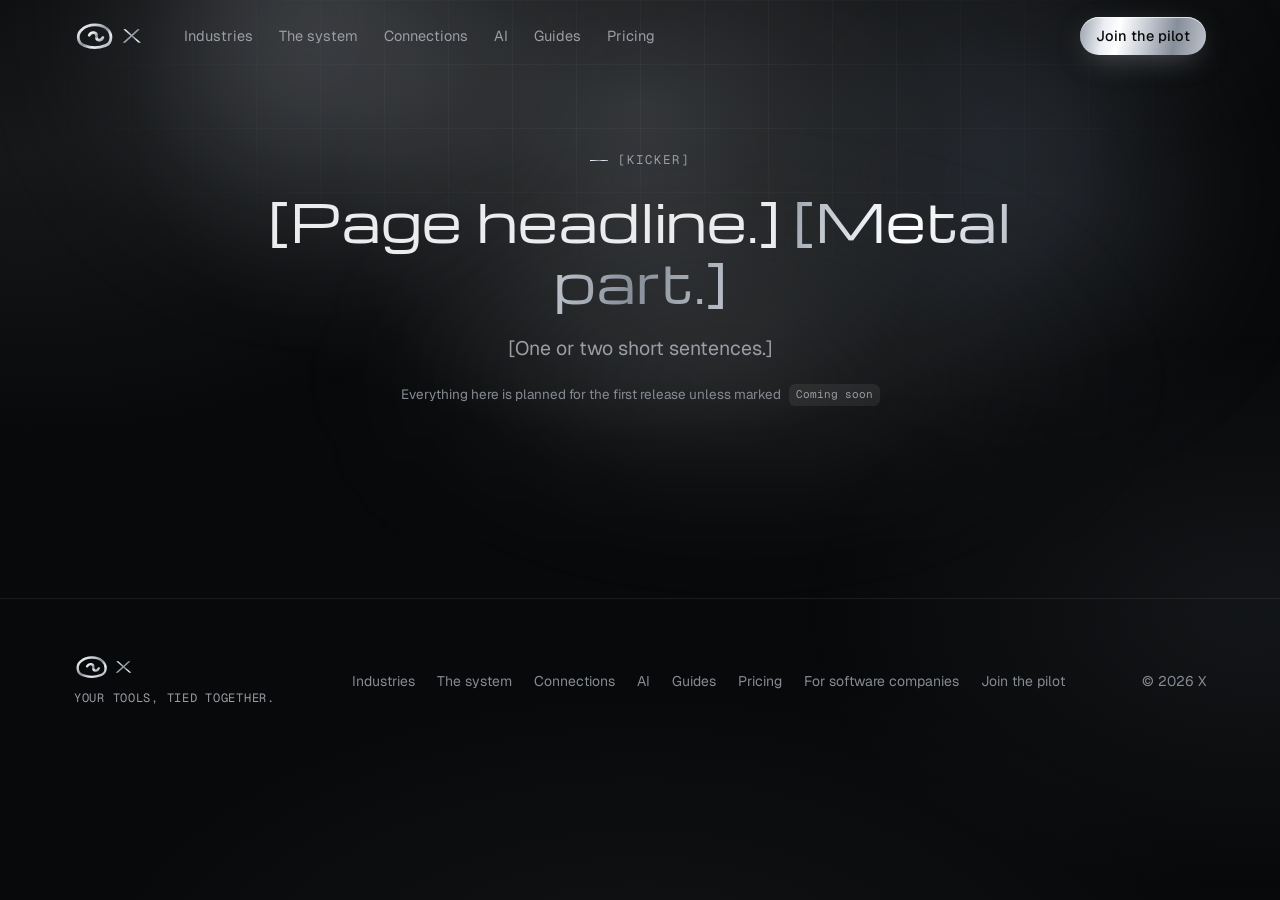
==== commit 10d78898: "Atvinnugreinar síða, heildsala, einföld fyrirsögn Co-Authored-By: Claude Opus 5.5 <noreply@anthropic" ====
--- a/_snidmat.html
+++ b/_snidmat.html
@@ -69,6 +69,7 @@
 <div class="wrap nav__in">
 <a class="brand" href="index.html"><img alt="X" class="brand__logo" height="28" src="assets/merki/x-logo-malmur.svg" width="70"/></a>
 <nav aria-label="Menu" class="nav__links" id="valmynd">
+<a href="industries.html"><span>Industries</span></a>
 <a href="kerfid.html"><span>The system</span></a>
 <a href="tengingar.html"><span>Connections</span></a>
 <a href="gervigreind.html"><span>AI</span></a>
@@ -120,6 +121,7 @@
 <span class="foot__line">Your tools, tied together.</span>
 </div>
 <nav aria-label="Pages" class="foot__links">
+<a href="industries.html"><span>Industries</span></a>
 <a href="kerfid.html"><span>The system</span></a>
 <a href="tengingar.html"><span>Connections</span></a>
 <a href="gervigreind.html"><span>AI</span></a>
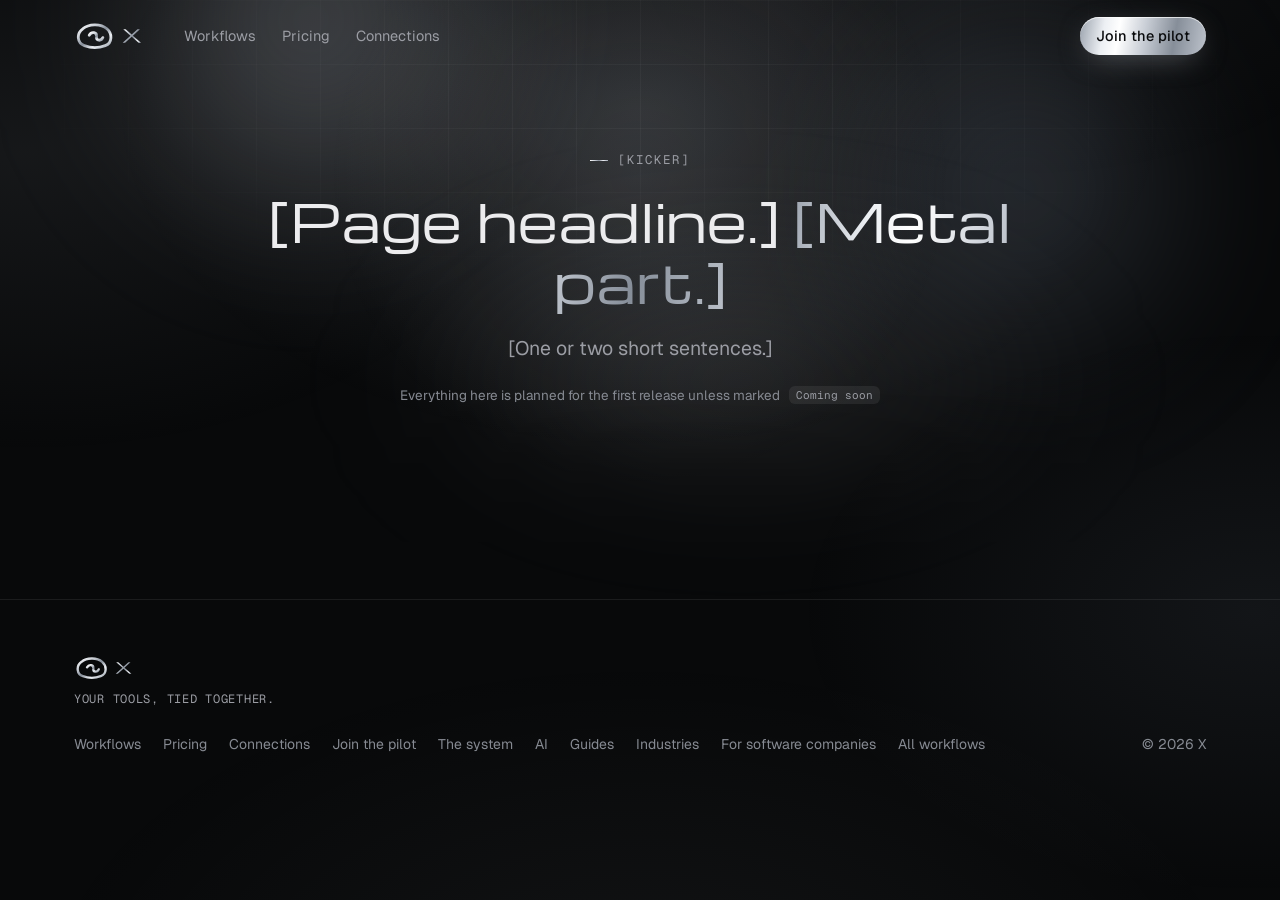
==== commit 39beb15a: "Einfaldari vefur: verkflæðin í miðjunni, eigið kerfi með merki, vandamál í vinnuflæði Co-Authored-By" ====
--- a/_snidmat.html
+++ b/_snidmat.html
@@ -69,12 +69,9 @@
 <div class="wrap nav__in">
 <a class="brand" href="index.html"><img alt="X" class="brand__logo" height="28" src="assets/merki/x-logo-malmur.svg" width="70"/></a>
 <nav aria-label="Menu" class="nav__links" id="valmynd">
-<a href="industries.html"><span>Industries</span></a>
-<a href="kerfid.html"><span>The system</span></a>
+<a href="index.html"><span>Workflows</span></a>
+<a href="verd.html"><span>Pricing</span></a>
 <a href="tengingar.html"><span>Connections</span></a>
-<a href="gervigreind.html"><span>AI</span></a>
-<a href="leidbeiningar.html"><span>Guides</span></a>
-<a href="verd.html"><span>Pricing</span></a>
 </nav>
 <div class="nav__right">
 <a class="btn btn--metal btn--sm nav__cta" href="pilot.html"><span>Join the pilot</span></a>
@@ -121,14 +118,16 @@
 <span class="foot__line">Your tools, tied together.</span>
 </div>
 <nav aria-label="Pages" class="foot__links">
-<a href="industries.html"><span>Industries</span></a>
+<a href="index.html"><span>Workflows</span></a>
+<a href="verd.html"><span>Pricing</span></a>
+<a href="tengingar.html"><span>Connections</span></a>
+<a href="pilot.html"><span>Join the pilot</span></a>
 <a href="kerfid.html"><span>The system</span></a>
-<a href="tengingar.html"><span>Connections</span></a>
 <a href="gervigreind.html"><span>AI</span></a>
 <a href="leidbeiningar.html"><span>Guides</span></a>
-<a href="verd.html"><span>Pricing</span></a>
+<a href="industries.html"><span>Industries</span></a>
 <a href="samstarf.html"><span>For software companies</span></a>
-<a href="pilot.html"><span>Join the pilot</span></a>
+<a href="flow.html"><span>All workflows</span></a>
 </nav>
 <p class="foot__copy">© <span data-ar="">2026</span> X</p>
 </div>
--- a/assets/css/site.css
+++ b/assets/css/site.css
@@ -28,7 +28,6 @@
 button{font:inherit;color:inherit}
 :focus-visible{outline:2px solid #c9ced6;outline-offset:3px;border-radius:6px}
 
-
 .wrap{width:100%;max-width:var(--wrap);margin:0 auto;padding:0 24px}
 @media (max-width:600px){.wrap{padding:0 16px}}
 
@@ -67,9 +66,7 @@
 .nav__links{display:flex;gap:26px;margin-left:12px;font-size:14.5px;color:var(--muted)}
 .nav__links a:hover{color:var(--text)}
 .nav__right{margin-left:auto;display:flex;align-items:center;gap:12px}
-.lang{display:flex;border:1px solid var(--line-2);border-radius:999px;padding:3px;font-family:var(--mono);font-size:12px}
-.lang button{background:none;border:0;padding:5px 10px;border-radius:999px;cursor:pointer;color:var(--muted)}
-.lang button[aria-pressed="true"]{background:rgba(255,255,255,.1);color:var(--text)}
+
 .nav__menu{display:none;background:none;border:1px solid var(--line-2);border-radius:10px;width:40px;height:40px;cursor:pointer}
 .nav__menu svg{width:18px;height:18px;margin:auto}
 @media (max-width:960px){
@@ -156,14 +153,13 @@
 /* ---------- þrjú skref ---------- */
 .steps{display:grid;grid-template-columns:repeat(3,1fr);gap:14px;counter-reset:s}
 .step{padding:30px 26px;display:flex;flex-direction:column;gap:12px}
-.step__n{font-family:var(--mono);font-size:13px;color:var(--dim)}
-.step__n b{font-weight:500;background:var(--metal);-webkit-background-clip:text;background-clip:text;color:transparent;font-size:15px}
+
 .step p{color:var(--muted);font-size:15.5px}
 @media (max-width:860px){.steps{grid-template-columns:1fr}}
 
 /* ---------- gervigreind ---------- */
 .ai{display:grid;grid-template-columns:1fr 1fr;gap:56px;align-items:center}
-.ai__pts{display:grid;gap:12px;margin-top:34px}
+
 .pt{display:grid;grid-template-columns:40px 1fr;gap:14px;padding:16px 18px}
 .pt .mod__ic{margin:0;width:38px;height:38px}
 .pt h3{font-size:16.5px;display:flex;gap:10px;align-items:center;flex-wrap:wrap}
@@ -198,7 +194,7 @@
 .guides{display:grid;grid-template-columns:repeat(3,1fr);gap:14px}
 .guide{padding:24px;display:flex;flex-direction:column;gap:10px;min-height:190px}
 .guide p{color:var(--muted);font-size:14.5px}
-.guide__meta{margin-top:auto;display:flex;justify-content:space-between;align-items:center;font-family:var(--mono);font-size:12px;color:var(--dim)}
+
 @media (max-width:960px){.guides{grid-template-columns:repeat(2,1fr)}}
 @media (max-width:600px){.guides{grid-template-columns:1fr}}
 
@@ -209,15 +205,7 @@
 .wl__list svg{width:18px;height:18px;flex:none;margin-top:4px;color:#dfe2e7}
 .wl__list b{color:var(--text);font-weight:500}
 .brands{display:grid;grid-template-columns:repeat(3,1fr);gap:12px}
-.bcard{border-radius:14px;overflow:hidden;background:#fff;color:#16181d;box-shadow:0 20px 60px -30px rgba(0,0,0,.9);font-size:12px}
-.bcard__top{height:34px;display:flex;align-items:center;gap:7px;padding:0 10px;color:#fff;font-weight:600}
-.bcard__top i{width:16px;height:16px;border-radius:5px;background:rgba(255,255,255,.9)}
-.bcard__b{padding:12px 10px;display:grid;gap:7px}
-.bcard__b div{height:8px;border-radius:4px;background:#e8eaee}
-.bcard__b div:nth-child(2){width:70%}
-.bcard__b div:nth-child(3){width:85%}
-.bcard__btn{height:22px;border-radius:6px;margin-top:4px}
-.bcard small{display:block;padding:0 10px 10px;color:#6b7080}
+
 @media (max-width:960px){.wl{grid-template-columns:1fr;gap:40px}}
 
 /* ---------- verð ---------- */
@@ -225,7 +213,7 @@
 .tier{padding:30px 26px;display:flex;flex-direction:column;gap:18px}
 .tier--hot{background:radial-gradient(120% 70% at 50% 0%,rgba(200,206,214,.14),transparent 60%),var(--surface-2)}
 .tier--hot::before{background:var(--metal)!important;opacity:.9}
-.tier__badge{position:absolute;top:-12px;left:26px;font-family:var(--mono);font-size:11px;letter-spacing:.06em;text-transform:uppercase;background:var(--metal);color:#0b0c0e;border-radius:999px;padding:4px 10px}
+
 .tier h3{font-size:22px}
 .tier__for{color:var(--muted);font-size:14.5px;margin-top:-10px}
 .price{display:flex;align-items:baseline;gap:8px;flex-wrap:wrap}
@@ -391,45 +379,21 @@
 .fstep:hover .fstep__n{background:var(--surface-2)}
 .fstep h3{font-size:16px;line-height:1.35}
 .fstep p{color:var(--muted);font-size:14px;line-height:1.5}
-.fstep .fstep__via{font-family:var(--mono);font-size:12.5px;color:var(--dim)}
+
 .fstep .tag{align-self:flex-start;margin-top:auto}
 .flow__line{margin:34px auto 0;text-align:center;color:var(--muted);font-size:clamp(16px,1.5vw,18px);max-width:640px}
 @media (max-width:1060px){.flow{grid-template-columns:repeat(3,minmax(0,1fr))}.flow::before,.flow::after{display:none}}
 @media (max-width:640px){.flow{grid-template-columns:repeat(2,minmax(0,1fr));gap:10px}.fstep{padding:18px 14px}}
 @media (max-width:420px){.flow{grid-template-columns:1fr}}
 
-/* hvað notar þú í dag */
-.picker{display:grid;grid-template-columns:1.3fr 1fr;gap:18px;align-items:start}
-.picker__groups{display:grid;grid-template-columns:repeat(2,minmax(0,1fr));gap:14px}
-.pgroup{padding:20px}
-.pgroup h3,.side h3,.pcard h3{font-size:13px;font-family:var(--mono);font-weight:400;letter-spacing:.06em;text-transform:uppercase;color:var(--muted);margin-bottom:14px}
-.tools{display:flex;flex-wrap:wrap;gap:8px}
-.tool{display:inline-flex;align-items:center;gap:8px;padding:9px 14px;border-radius:999px;border:1px solid var(--line-2);background:rgba(255,255,255,.04);cursor:pointer;font-size:14.5px;line-height:1.2;color:var(--text);transition:background .2s,border-color .2s,transform .15s}
-.tool::before{content:"";width:6px;height:6px;border-radius:50%;flex:none;background:var(--ok);box-shadow:0 0 8px rgba(95,211,154,.6)}
-.tool[data-st="soon"]::before{background:var(--soon);box-shadow:none}
-.tool[data-st="prof"]::before{background:var(--warn);box-shadow:0 0 8px rgba(240,182,90,.5)}
-.tool:hover{background:rgba(255,255,255,.08)}
-.tool:active{transform:scale(.97)}
-.tool[aria-pressed="true"]{background:rgba(255,255,255,.13);border-color:rgba(255,255,255,.55);box-shadow:0 0 0 1px rgba(255,255,255,.12),0 6px 20px -10px rgba(220,226,234,.5)}
-.tool[aria-pressed="true"]::after{content:"";width:12px;height:12px;flex:none;background:#fff;-webkit-mask:url("data:image/svg+xml,%3Csvg xmlns='http://www.w3.org/2000/svg' viewBox='0 0 24 24' fill='none' stroke='%23000' stroke-width='3' stroke-linecap='round' stroke-linejoin='round'%3E%3Cpath d='m5 12.5 4.5 4.5L19 7.5'/%3E%3C/svg%3E") center/contain no-repeat;mask:url("data:image/svg+xml,%3Csvg xmlns='http://www.w3.org/2000/svg' viewBox='0 0 24 24' fill='none' stroke='%23000' stroke-width='3' stroke-linecap='round' stroke-linejoin='round'%3E%3Cpath d='m5 12.5 4.5 4.5L19 7.5'/%3E%3C/svg%3E") center/contain no-repeat}
-.picker__out{padding:24px;position:sticky;top:96px;background:radial-gradient(120% 70% at 100% 0%,rgba(200,206,214,.1),transparent 60%),var(--surface)}
-.picker__out h3{display:flex;align-items:center;gap:10px;font-size:17px}
-.picker__out h3 img{width:28px}
-.picks{list-style:none;margin:16px 0 0;padding:0;display:grid;gap:10px}
-.picks li{padding:12px 14px;border-radius:12px;background:#16171b;border:1px solid var(--line);animation:msgInn .45s cubic-bezier(.2,.7,.2,1) both}
-.pick__h{display:flex;align-items:center;justify-content:space-between;gap:10px;margin-bottom:4px}
-.pick__name{font-weight:500}
-.pick__p{display:block;color:var(--muted);font-size:14.5px;line-height:1.5}
-.picker__empty{color:var(--dim);font-size:14.5px;margin-top:16px}
-.legend,.conn__legend{display:flex;gap:18px;flex-wrap:wrap;font-size:12.5px;color:var(--dim)}
-.legend{margin-top:18px;padding-top:14px;border-top:1px solid var(--line)}
-.legend span,.conn__legend span{display:inline-flex;align-items:center;gap:8px}
-.legend i,.conn__legend i{width:6px;height:6px;border-radius:50%;background:var(--ok)}
-.legend i.s,.conn__legend i.s{background:var(--soon)}
-.legend i.p,.conn__legend i.p{background:var(--warn)}
+/* smáfyrirsagnir og litaskýring */
+.side h3,.pcard h3{font-size:13px;font-family:var(--mono);font-weight:400;letter-spacing:.06em;text-transform:uppercase;color:var(--muted);margin-bottom:14px}
+.conn__legend{display:flex;gap:18px;flex-wrap:wrap;font-size:12.5px;color:var(--dim)}
+.conn__legend span{display:inline-flex;align-items:center;gap:8px}
+.conn__legend i{width:6px;height:6px;border-radius:50%;background:var(--ok)}
+.conn__legend i.s{background:var(--soon)}
+.conn__legend i.p{background:var(--warn)}
 .fine{font-size:12.5px;color:var(--dim);margin-top:18px;max-width:860px}
-@media (max-width:960px){.picker{grid-template-columns:1fr}.picker__out{position:relative;top:auto}}
-@media (max-width:560px){.picker__groups{grid-template-columns:1fr}}
 
 /* þriðja leiðin */
 .ways{display:grid;grid-template-columns:1fr 1fr 1.12fr;gap:14px;align-items:stretch}
@@ -452,11 +416,7 @@
 .split{display:grid;grid-template-columns:1fr auto 1fr;gap:18px;align-items:stretch}
 .side{padding:26px}
 .side--x{background:radial-gradient(120% 90% at 0% 0%,rgba(200,206,214,.1),transparent 60%),var(--surface)}
-.chip--m,.chip--p{font-size:14.5px}
-.chip--m{background:rgba(255,255,255,.1);border-color:rgba(255,255,255,.26);color:#fff}
-.chip--m::before{background:var(--metal);box-shadow:none}
-.chip--p{color:var(--muted)}
-.chip--p::before{background:transparent;border:1px solid var(--dim);width:5px;height:5px;box-shadow:none}
+
 .split__mid{display:grid;align-content:center;justify-items:center;gap:8px;font-family:var(--mono);font-size:11.5px;letter-spacing:.06em;text-transform:uppercase;color:var(--dim)}
 .split__mid svg{width:30px;height:30px;color:#dfe2e7;animation:svif 4s ease-in-out infinite}
 .nos{display:grid;grid-template-columns:repeat(4,minmax(0,1fr));gap:14px;margin-top:14px}
@@ -464,7 +424,7 @@
 .no h3{font-size:16px;display:flex;gap:10px;align-items:flex-start}
 .no h3 svg{width:20px;height:20px;flex:none;padding:3px;border-radius:50%;border:1px solid var(--line-2);color:#dfe2e7;margin-top:1px}
 .no p{color:var(--muted);font-size:14.5px;margin-top:8px}
-.closing{text-align:center;margin:40px auto 0;font-size:clamp(18px,2vw,22px);max-width:640px}
+
 @media (max-width:860px){.split{grid-template-columns:1fr}.split__mid{grid-auto-flow:column;justify-content:center;gap:12px;padding:4px 0}.split__mid svg{transform:rotate(90deg);animation:none}}
 @media (max-width:960px){.nos{grid-template-columns:repeat(2,minmax(0,1fr))}}
 @media (max-width:520px){.nos{grid-template-columns:1fr}}
@@ -479,7 +439,7 @@
 .pack--big::before{background:var(--metal)!important;opacity:.75}
 .pack__main{display:flex;flex-direction:column;gap:14px}
 .pack--big h3{font-size:28px}
-.pack__row{display:grid;gap:14px;margin-top:auto}
+
 .pack__lbl{font-family:var(--mono);font-size:11.5px!important;letter-spacing:.07em;text-transform:uppercase;color:var(--dim)!important;margin-top:4px}
 .chips--sm{gap:6px}
 .chips--sm .chip{font-size:13px;padding:5px 10px}
@@ -490,16 +450,6 @@
 @media (max-width:1060px){.packs{grid-template-columns:1fr 1fr}.pack--big{grid-template-columns:1fr}.packs > .pack:last-child{grid-column:1/-1}}
 @media (max-width:700px){.packs{grid-template-columns:1fr}.pack--big{padding:24px}.packs > .pack:last-child{grid-column:auto}}
 
-/* allar einingar, faldar */
-.allmods{margin-top:44px}
-.allmods summary{list-style:none;cursor:pointer;display:flex;width:max-content;max-width:100%;margin:0 auto;align-items:center;gap:10px;padding:12px 20px;border-radius:999px;border:1px solid var(--line-2);background:rgba(255,255,255,.04);font-size:15px;color:var(--text)}
-.allmods summary::-webkit-details-marker{display:none}
-.allmods summary::after{content:"+";font-family:var(--mono);color:var(--muted);transition:transform .2s}
-.allmods[open] summary::after{transform:rotate(45deg)}
-.allmods summary:hover{background:rgba(255,255,255,.08)}
-.allmods__note{color:var(--dim);font-size:13.5px;margin:22px 0 16px;text-align:center}
-.allmods[open] .mods{animation:msgInn .5s cubic-bezier(.2,.7,.2,1) both}
-
 /* tengingar: smáatriði */
 .conn__g--lykill{grid-column:1/-1}
 .chip small{font-family:var(--mono);font-size:11px;color:var(--dim)}
@@ -508,14 +458,13 @@
 
 /* local connections: partners */
 .partner{display:grid;grid-template-columns:1.05fr 1fr;gap:56px;align-items:center}
-.partner__why{color:var(--muted);font-size:15.5px;max-width:600px}
+
 .ways3{list-style:none;margin:28px 0 0;padding:0;display:grid;gap:10px}
 .ways3 li{display:grid;grid-template-columns:34px 1fr;gap:12px;padding:16px 18px}
 .w__n{font-family:var(--mono);font-size:14px;font-weight:500;background:var(--metal);-webkit-background-clip:text;background-clip:text;color:transparent;padding-top:1px}
 .ways3 h3{font-size:16px}
 .ways3 p{color:var(--muted);font-size:14.5px;margin-top:3px}
-.partner__cta{display:flex;gap:16px;flex-wrap:wrap;align-items:center;margin-top:26px}
-.partner__no{font-size:13.5px;color:var(--dim)}
+
 .hub{position:relative;aspect-ratio:1;width:100%;max-width:520px;margin:0 auto}
 .hub__lines{position:absolute;inset:0;width:100%;height:100%;overflow:visible}
 .hub__base line{stroke:rgba(255,255,255,.16);stroke-width:.3}
@@ -626,64 +575,11 @@
 /* forsíða: stutt fyrirsögn yfir köflum */
 .sec--tight{padding:88px 0}
 @media (max-width:700px){.sec--tight{padding:64px 0}}
-.fstep--short p{font-size:13.5px}
-
-/* forsíða: stór kort sem vísa á hverja síðu */
-.teasers{display:grid;grid-template-columns:repeat(3,minmax(0,1fr));gap:14px}
-.teaser{display:flex;flex-direction:column;overflow:hidden;transition:transform .25s,background .25s}
-.teaser:hover{transform:translateY(-3px);background:var(--surface-2)}
-.teaser.rv.in:hover{transform:translateY(-3px)}
-.teaser__vis{position:relative;height:168px;display:grid;place-items:center;padding:20px;border-bottom:1px solid var(--line);background:radial-gradient(90% 120% at 50% 0%,rgba(200,206,214,.09),transparent 65%),#0e0f12;overflow:hidden}
-.teaser__b{padding:22px 24px 24px;display:flex;flex-direction:column;gap:8px;flex:1}
-.teaser h3{font-size:21px;display:flex;align-items:center;gap:10px}
-.teaser p{color:var(--muted);font-size:15px;line-height:1.5}
-.teaser__go{margin-top:auto;align-self:flex-start;padding-top:10px;border-bottom:0}
-.teaser__go > span{border-bottom:1px solid var(--line-2);padding-bottom:1px;transition:border-color .2s}
-.teaser:hover .teaser__go > span{border-color:#fff}
-.teaser__go::after{content:"";position:absolute;inset:0;border-radius:inherit;z-index:2}
-.teaser__go:focus-visible{outline:0}
-.teaser:has(.teaser__go:focus-visible){outline:2px solid #c9ced6;outline-offset:3px}
-@media (max-width:1060px){.teasers{grid-template-columns:repeat(2,minmax(0,1fr))}}
-@media (max-width:640px){.teasers{grid-template-columns:1fr}.teaser__vis{height:150px}}
-
-/* smámyndir í kortunum (allt skraut, aria-hidden) */
-.tv-mods{display:grid;grid-template-columns:repeat(2,auto);gap:8px}
-.tv-mods > span{display:inline-flex;align-items:center;gap:7px;padding:7px 11px;border-radius:10px;background:#16171b;border:1px solid var(--line);font-size:12.5px;color:var(--muted)}
-.tv-mods svg{width:14px;height:14px;color:#dfe2e7;flex:none}
-.tv-mods > span:nth-child(-n+3){color:var(--text);border-color:var(--line-2)}
-.tv-chips{justify-content:center;max-width:300px}
-.tv-chat{display:grid;gap:8px;width:100%;max-width:280px;font-size:12.5px;line-height:1.4}
-.tv-chat .msg{padding:9px 11px;font-size:12.5px}
-.tv-chat .msg--me{justify-self:end}
-.tv-act{display:flex;gap:6px;margin-top:8px}
-.tv-act i{font-style:normal;font-size:11.5px;border-radius:7px;padding:3px 9px;border:1px solid var(--line-2);color:var(--muted)}
-.tv-act i:first-child{background:var(--metal);color:#111;border:0;font-weight:500}
-.tv-guides{display:grid;gap:7px;width:100%;max-width:260px}
-.tv-guides > span{display:flex;align-items:center;gap:10px;padding:8px 12px;border-radius:10px;background:#16171b;border:1px solid var(--line);font-size:12.5px;color:var(--muted)}
-.tv-guides svg{width:14px;height:14px;color:#dfe2e7;flex:none}
-.tv-guides b{margin-left:auto;font-family:var(--mono);font-weight:400;font-size:10.5px;color:var(--dim)}
-.tv-hub{display:flex;align-items:center;width:100%;max-width:300px}
-.tv-hub__n{flex:none;padding:6px 11px;border-radius:999px;background:#131418;border:1px solid var(--line-2);font-size:12px;white-space:nowrap}
-.tv-hub__n--du{border-style:dashed;border-color:rgba(255,255,255,.4);color:var(--muted)}
-.tv-hub__l{flex:1;height:1px;min-width:14px;position:relative;background:rgba(255,255,255,.18);overflow:hidden}
-.tv-hub__l::after{content:"";position:absolute;top:0;left:-40%;width:40%;height:1px;background:linear-gradient(90deg,transparent,#fff,transparent);animation:tvferd 2.6s ease-in-out infinite}
-.tv-hub__l + .tv-hub__c + .tv-hub__l::after{animation-delay:1.3s}
-@keyframes tvferd{to{left:100%}}
-.tv-hub__c{flex:none;width:58px;height:58px;border-radius:50%;display:grid;place-items:center;background:radial-gradient(circle at 32% 26%,#2a2c31,#0e0f12 70%);box-shadow:0 0 0 1px rgba(255,255,255,.16),0 0 40px -8px rgba(200,206,214,.4)}
-.tv-hub__c img{width:34px}
-.tv-price{display:grid;justify-items:center;gap:10px;text-align:center}
-.tv-price .price{justify-content:center}
-.tv-price .price b{font-size:34px}
-@media (prefers-reduced-motion:reduce){.tv-hub__l::after{display:none}}
 
 /* fótur: tenglar á allar síður */
 .foot__links a[aria-current="page"]{color:var(--text)}
 .foot__copy{margin:0}
 @media (max-width:700px){.foot__in{flex-direction:column;align-items:flex-start}}
-.teaser__vis .conn__legend{margin-top:12px;justify-content:center;font-size:11.5px;gap:14px}
-.tv-conn{display:grid;justify-items:center}
-.tv-price .price b{color:var(--dim)}
-.tv-price .tags{display:flex;gap:6px;flex-wrap:wrap;justify-content:center}
 
 /* ================= PRUFUHÓPUR: aðgerðastika á síma (site.js býr hana til) ================= */
 .mbar{display:none}
@@ -695,5 +591,13 @@
 @media (prefers-reduced-motion:reduce){.mbar,.mbar.is-on{transition:none}}
 
 /* staðan, einu sinni efst á hverri síðu: "Everything here is planned for the first release unless marked Coming soon" */
-.planned{display:inline-flex;align-items:center;gap:8px;flex-wrap:wrap;justify-content:center;font-size:13.5px;color:var(--dim)}
-.planned .tag{font-size:11px}
+.planned{display:block;max-width:100%;text-align:center;text-wrap:balance;font-size:13.5px;line-height:1.7;color:var(--dim)}
+.planned .tag{font-size:11px;margin-left:6px;vertical-align:1px}
+
+/* "Have a workflow problem?": one short block with "Book a 15 min call" (index.html, flow.html, tengingar.html) */
+.wfp-sec{padding:88px 0 0}
+.wfp{max-width:1040px;margin:0 auto;padding:30px 34px;display:flex;align-items:center;justify-content:space-between;gap:20px 32px;flex-wrap:wrap}
+.wfp h2{font-family:var(--sans);font-weight:600;letter-spacing:-.015em;line-height:1.25;font-size:clamp(22px,2.4vw,28px);margin:0 0 6px}
+.wfp p{margin:0;font-size:17px;line-height:1.55;color:var(--muted)}
+.wfp .btn{flex:none}
+@media (max-width:600px){.wfp-sec{padding-top:64px}.wfp{padding:24px 20px}.wfp .btn{width:100%;justify-content:center}}
